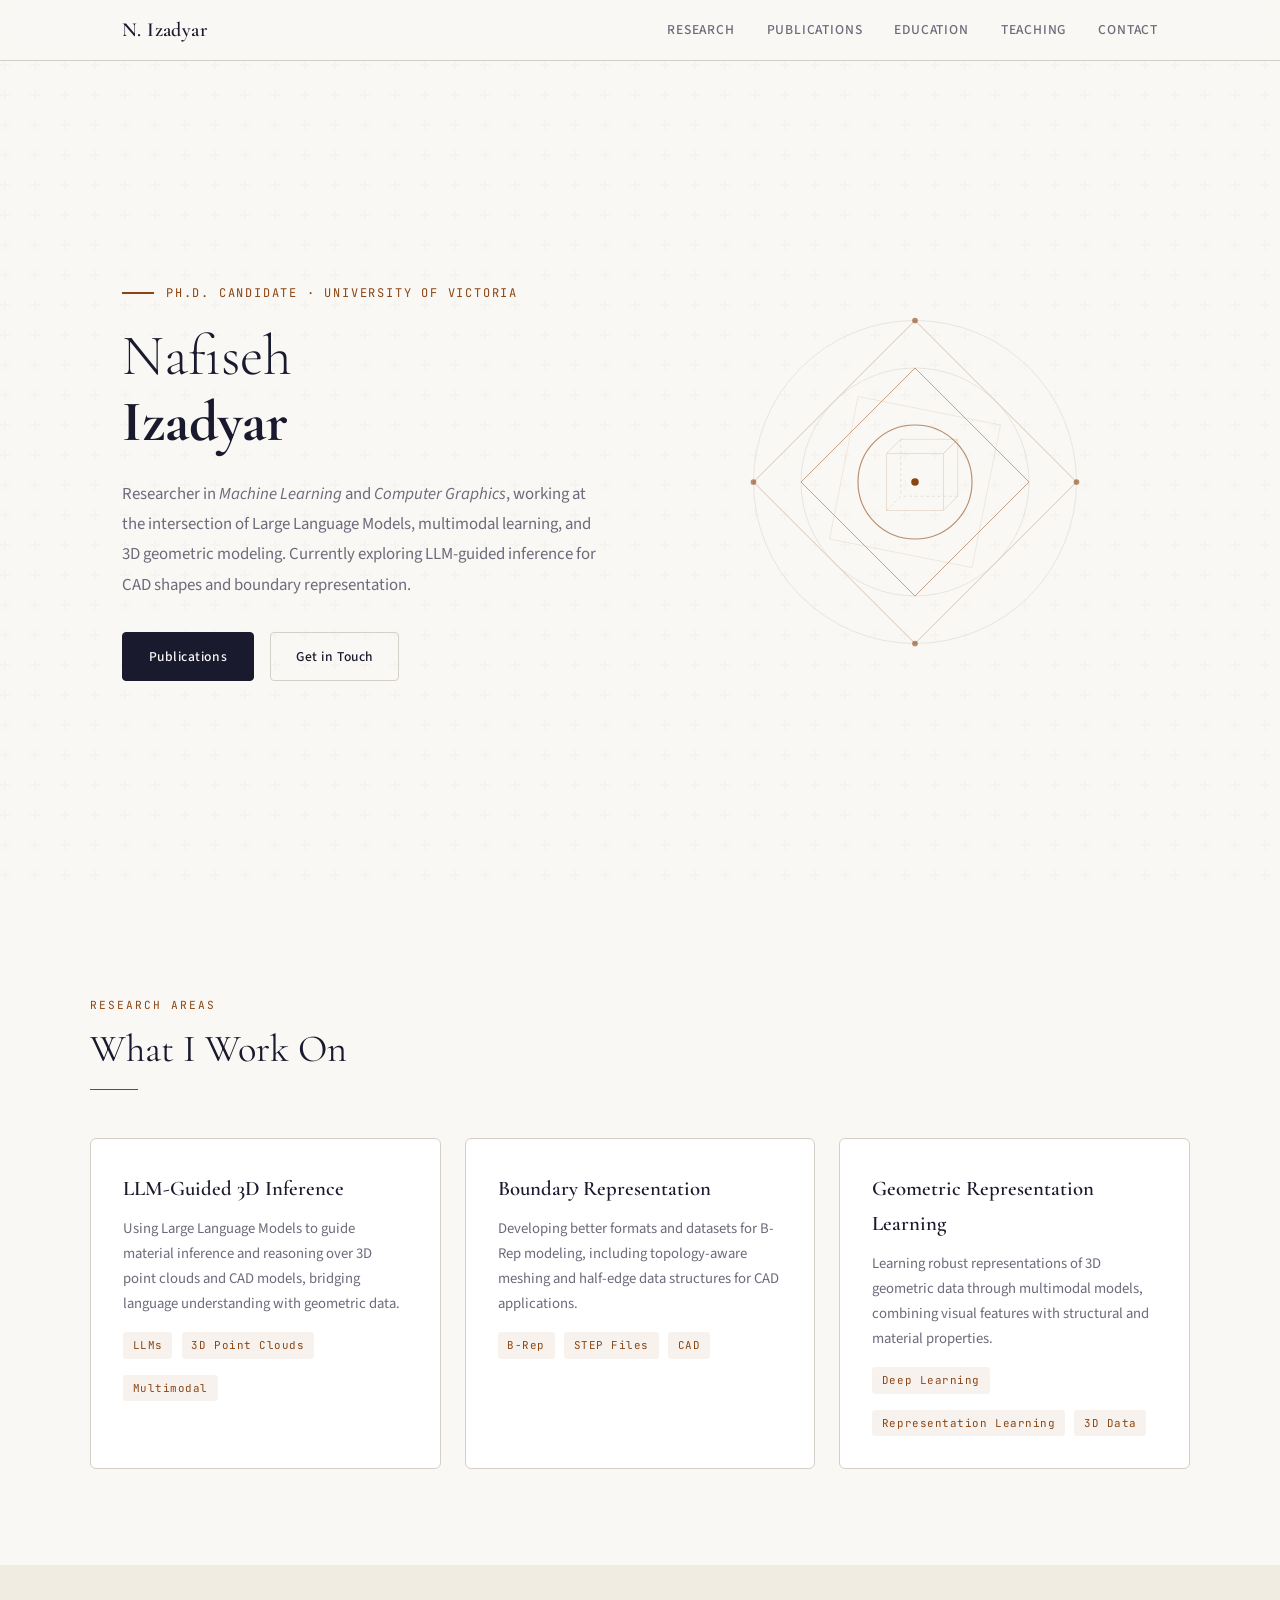
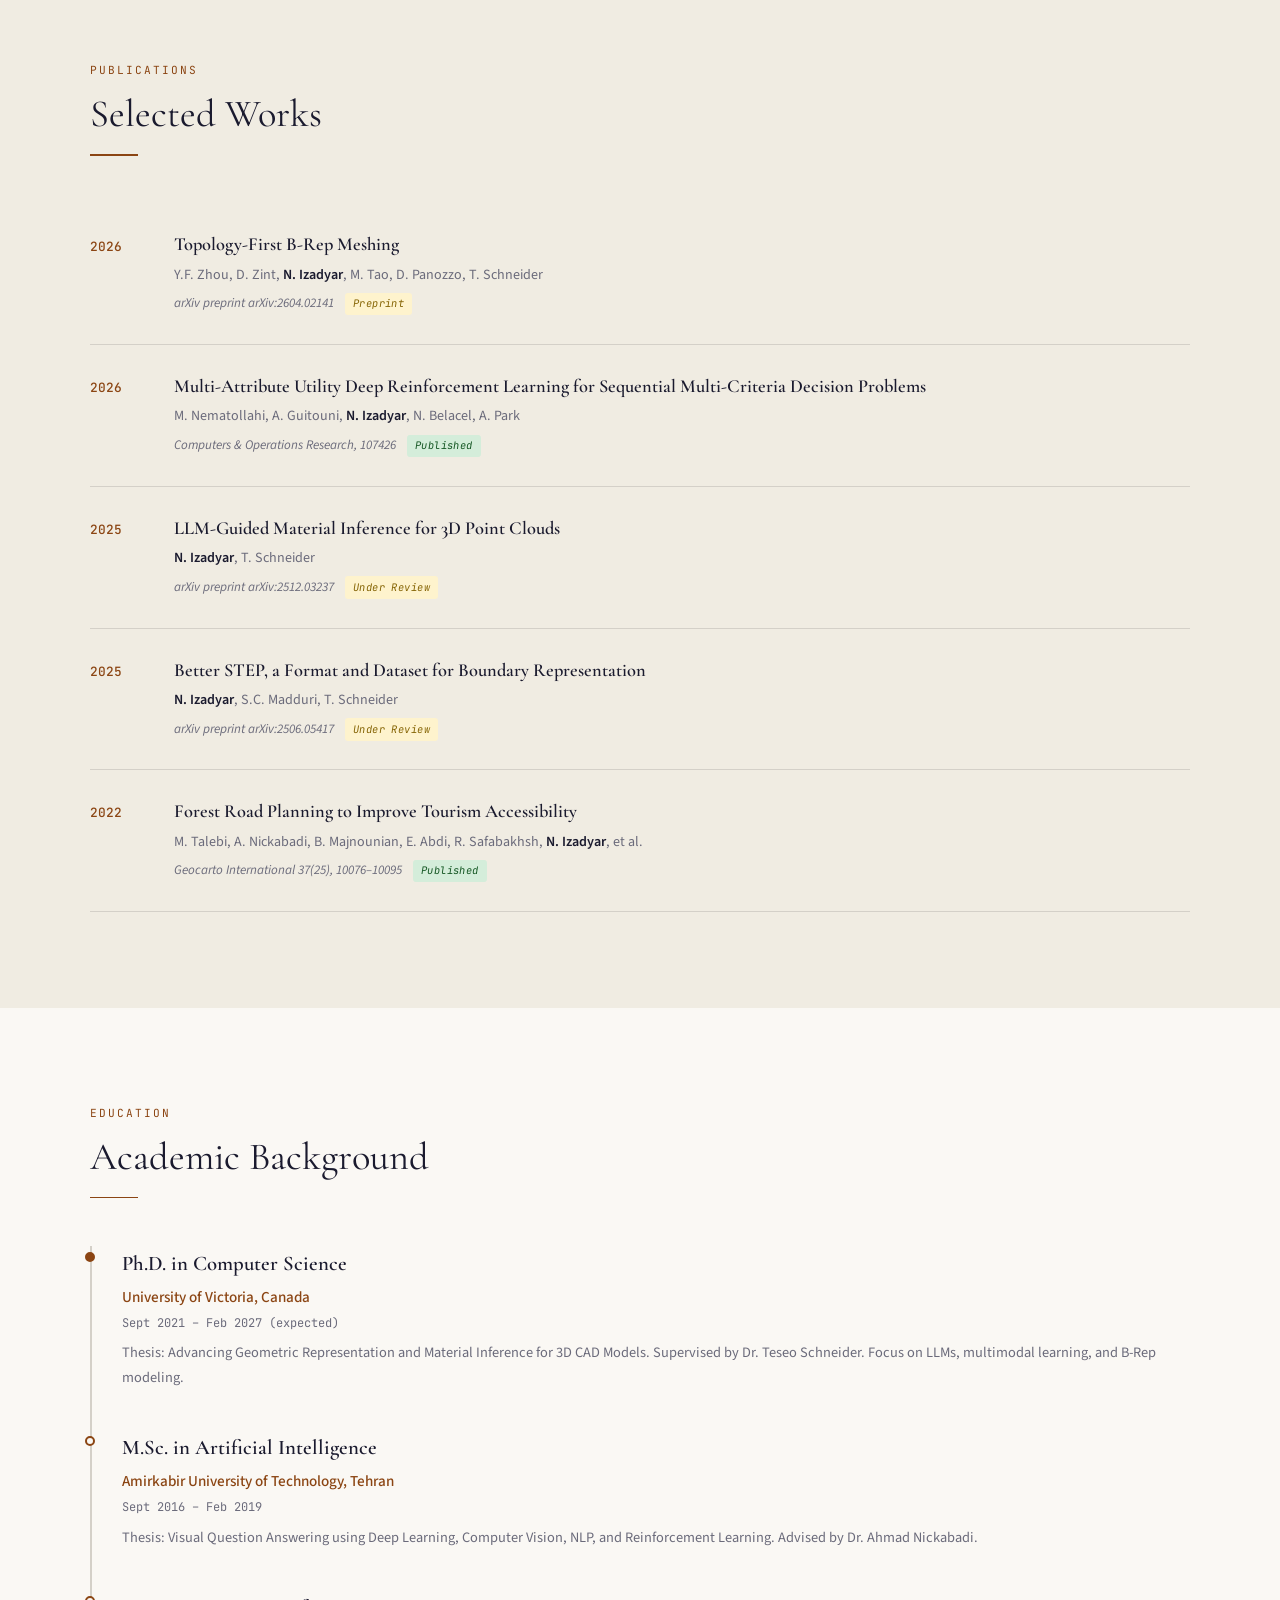
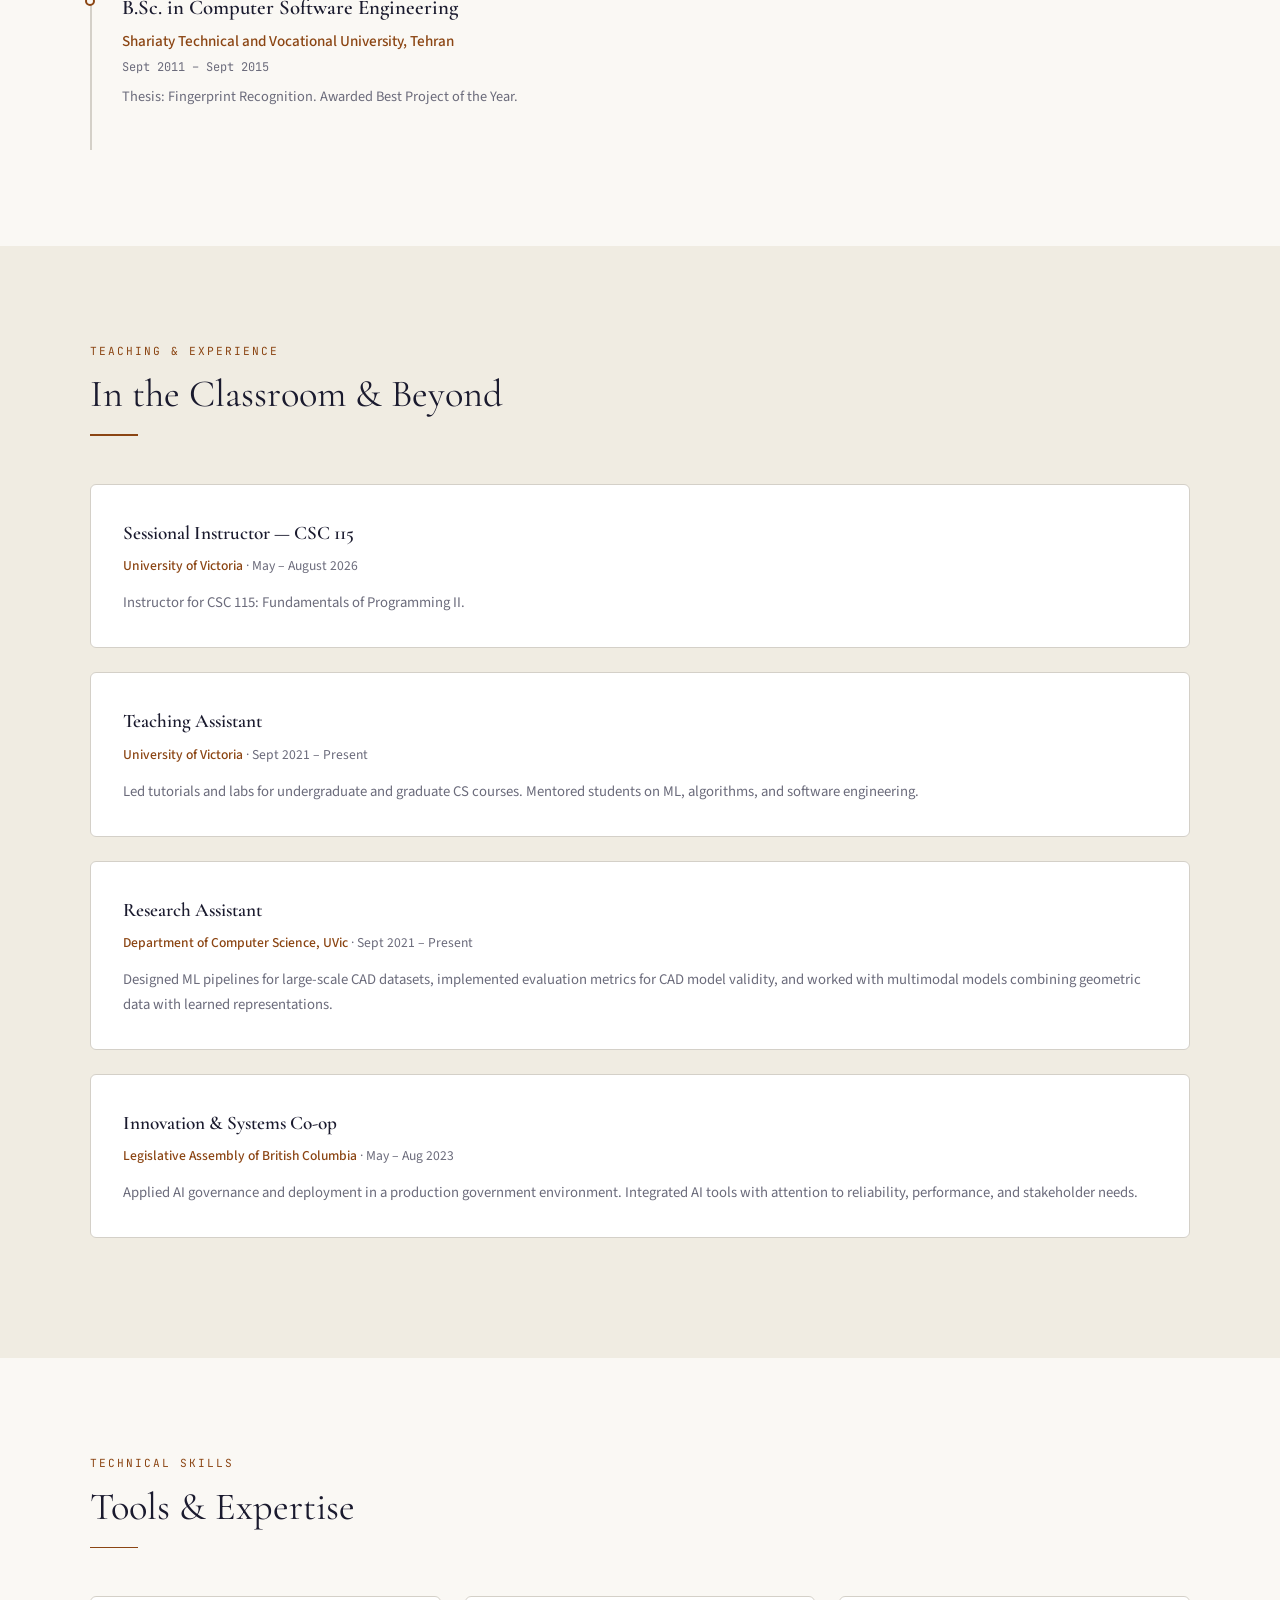
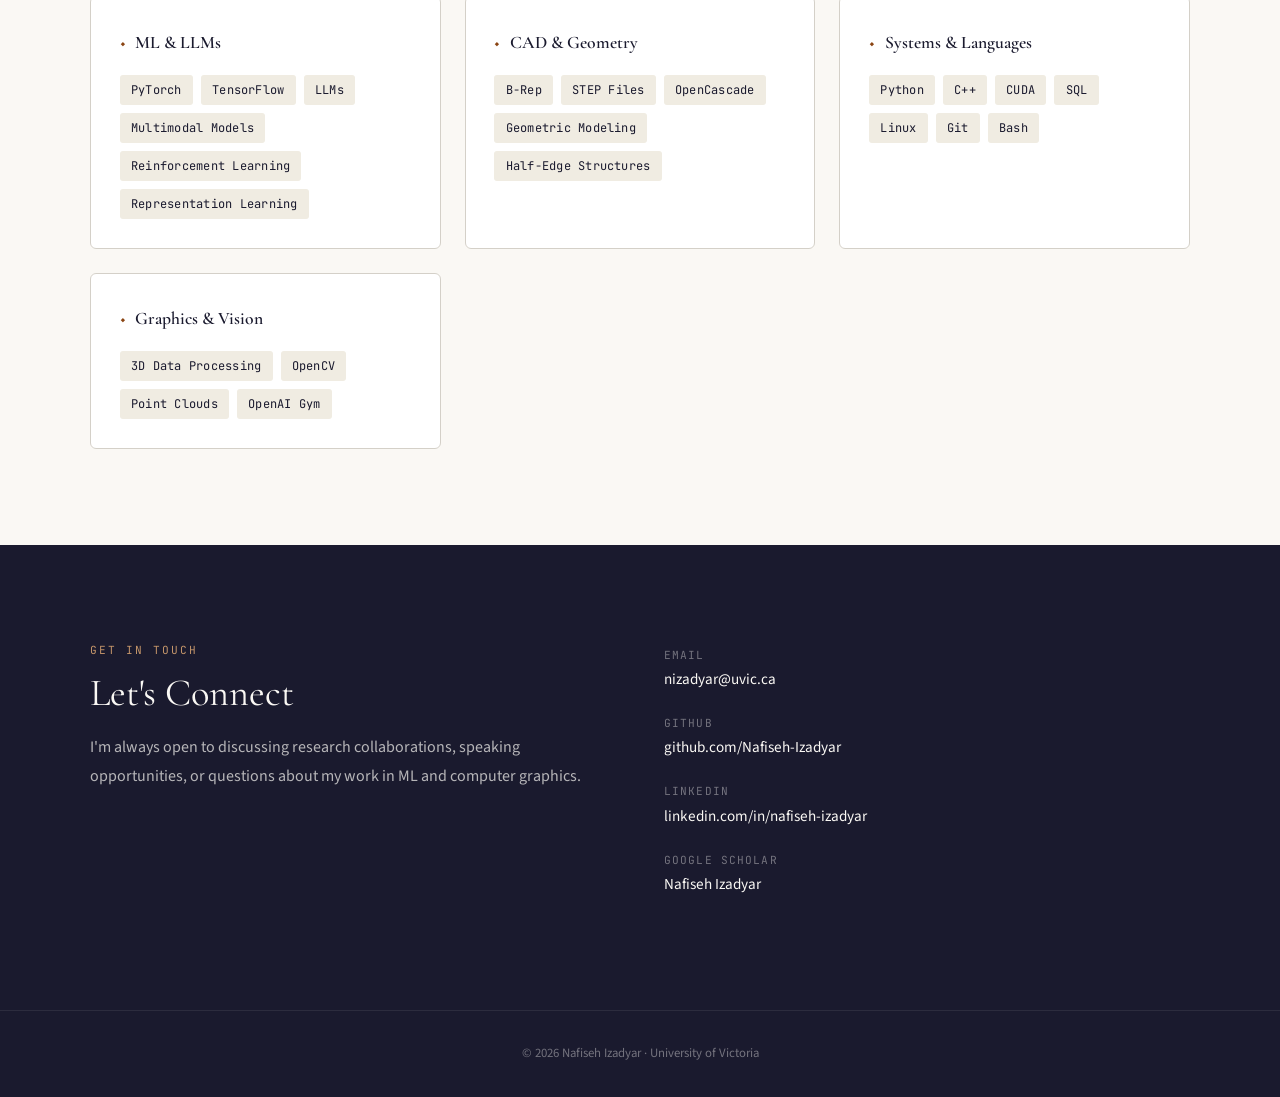
==== index.html @ 70ef5ea7 "updated" ====
<!DOCTYPE html>
<html lang="en">
<head>
<meta charset="UTF-8">
<meta name="viewport" content="width=device-width, initial-scale=1.0">
<title>Nafiseh Izadyar — Researcher in ML & Computer Graphics</title>
<meta name="description" content="Nafiseh Izadyar — PhD researcher in Machine Learning and Computer Graphics at the University of Victoria. Research in LLMs, multimodal learning, and 3D CAD data.">
<meta name="keywords" content="Nafiseh Izadyar, machine learning, computer graphics, LLM, 3D CAD, B-Rep, University of Victoria, researcher">
<meta name="author" content="Nafiseh Izadyar">

<!-- Open Graph -->
<meta property="og:title" content="Nafiseh Izadyar — ML & Computer Graphics Researcher">
<meta property="og:description" content="PhD researcher at UVic working on LLMs, multimodal learning, and 3D geometric modeling.">
<meta property="og:type" content="website">

<link rel="preconnect" href="https://fonts.googleapis.com">
<link rel="preconnect" href="https://fonts.gstatic.com" crossorigin>
<link href="https://fonts.googleapis.com/css2?family=Cormorant+Garamond:ital,wght@0,300;0,400;0,500;0,600;0,700;1,400;1,500&family=Source+Sans+3:ital,wght@0,300;0,400;0,500;0,600;1,400&family=JetBrains+Mono:wght@400;500&display=swap" rel="stylesheet">

<style>
:root {
  --ink: #1a1a2e;
  --paper: #faf8f4;
  --cream: #f0ece2;
  --accent: #8b4513;
  --accent-light: #c4956a;
  --accent-faint: rgba(139, 69, 19, 0.07);
  --muted: #6b6b7b;
  --border: #d4d0c8;
  --serif: 'Cormorant Garamond', 'Georgia', serif;
  --sans: 'Source Sans 3', 'Helvetica Neue', sans-serif;
  --mono: 'JetBrains Mono', monospace;
}

*, *::before, *::after { margin: 0; padding: 0; box-sizing: border-box; }

html { scroll-behavior: smooth; font-size: 16px; }

body {
  font-family: var(--sans);
  background: var(--paper);
  color: var(--ink);
  line-height: 1.7;
  -webkit-font-smoothing: antialiased;
  overflow-x: hidden;
}

/* --- Texture overlay --- */
body::before {
  content: '';
  position: fixed;
  inset: 0;
  background-image: url("data:image/svg+xml,%3Csvg width='60' height='60' viewBox='0 0 60 60' xmlns='http://www.w3.org/2000/svg'%3E%3Cg fill='none' fill-rule='evenodd'%3E%3Cg fill='%23000000' fill-opacity='0.015'%3E%3Cpath d='M36 34v-4h-2v4h-4v2h4v4h2v-4h4v-2h-4zm0-30V0h-2v4h-4v2h4v4h2V6h4V4h-4zM6 34v-4H4v4H0v2h4v4h2v-4h4v-2H6zM6 4V0H4v4H0v2h4v4h2V6h4V4H6z'/%3E%3C/g%3E%3C/g%3E%3C/svg%3E");
  pointer-events: none;
  z-index: 0;
}

/* --- Navigation --- */
nav {
  position: fixed;
  top: 0;
  width: 100%;
  z-index: 100;
  background: rgba(250, 248, 244, 0.92);
  backdrop-filter: blur(12px);
  border-bottom: 1px solid var(--border);
  transition: box-shadow 0.3s;
}

nav.scrolled { box-shadow: 0 2px 20px rgba(0,0,0,0.06); }

.nav-inner {
  max-width: 1100px;
  margin: 0 auto;
  padding: 0.8rem 2rem;
  display: flex;
  justify-content: space-between;
  align-items: center;
}

.nav-name {
  font-family: var(--serif);
  font-size: 1.25rem;
  font-weight: 600;
  color: var(--ink);
  text-decoration: none;
  letter-spacing: 0.02em;
}

.nav-links { display: flex; gap: 2rem; list-style: none; }

.nav-links a {
  font-family: var(--sans);
  font-size: 0.85rem;
  font-weight: 500;
  color: var(--muted);
  text-decoration: none;
  letter-spacing: 0.06em;
  text-transform: uppercase;
  transition: color 0.25s;
  position: relative;
}

.nav-links a::after {
  content: '';
  position: absolute;
  bottom: -4px;
  left: 0;
  width: 0;
  height: 1.5px;
  background: var(--accent);
  transition: width 0.3s ease;
}

.nav-links a:hover { color: var(--accent); }
.nav-links a:hover::after { width: 100%; }

.menu-toggle { display: none; background: none; border: none; cursor: pointer; padding: 4px; }
.menu-toggle span { display: block; width: 22px; height: 2px; background: var(--ink); margin: 5px 0; transition: 0.3s; }

/* --- Hero --- */
.hero {
  position: relative;
  min-height: 100vh;
  display: flex;
  align-items: center;
  z-index: 1;
}

.hero-inner {
  max-width: 1100px;
  margin: 0 auto;
  padding: 8rem 2rem 4rem;
  display: grid;
  grid-template-columns: 1fr 1fr;
  gap: 4rem;
  align-items: center;
}

.hero-text { animation: fadeUp 0.8s ease-out both; }

.hero-label {
  font-family: var(--mono);
  font-size: 0.75rem;
  color: var(--accent);
  letter-spacing: 0.15em;
  text-transform: uppercase;
  margin-bottom: 1.2rem;
  display: flex;
  align-items: center;
  gap: 0.75rem;
}

.hero-label::before {
  content: '';
  width: 32px;
  height: 1.5px;
  background: var(--accent);
}

h1 {
  font-family: var(--serif);
  font-size: 3.6rem;
  font-weight: 300;
  line-height: 1.15;
  margin-bottom: 1.5rem;
  color: var(--ink);
}

h1 strong {
  font-weight: 700;
  display: block;
}

.hero-bio {
  font-size: 1.05rem;
  color: var(--muted);
  line-height: 1.8;
  margin-bottom: 2rem;
  max-width: 520px;
}

.hero-links {
  display: flex;
  gap: 1rem;
  flex-wrap: wrap;
}

.btn {
  display: inline-flex;
  align-items: center;
  gap: 0.5rem;
  font-family: var(--sans);
  font-size: 0.85rem;
  font-weight: 500;
  letter-spacing: 0.04em;
  padding: 0.75rem 1.6rem;
  border-radius: 4px;
  text-decoration: none;
  transition: all 0.3s;
}

.btn-primary {
  background: var(--ink);
  color: var(--paper);
  border: 1.5px solid var(--ink);
}

.btn-primary:hover { background: var(--accent); border-color: var(--accent); }

.btn-outline {
  background: transparent;
  color: var(--ink);
  border: 1.5px solid var(--border);
}

.btn-outline:hover { border-color: var(--accent); color: var(--accent); }

/* Hero graphic */
.hero-graphic {
  display: flex;
  justify-content: center;
  align-items: center;
  animation: fadeUp 0.8s ease-out 0.2s both;
}

.geo-container {
  width: 380px;
  height: 380px;
  position: relative;
}

.geo-container svg {
  width: 100%;
  height: 100%;
}

/* --- Sections --- */
section {
  position: relative;
  z-index: 1;
  padding: 6rem 2rem;
}

.section-inner {
  max-width: 1100px;
  margin: 0 auto;
}

.section-label {
  font-family: var(--mono);
  font-size: 0.7rem;
  letter-spacing: 0.18em;
  text-transform: uppercase;
  color: var(--accent);
  margin-bottom: 0.6rem;
}

.section-title {
  font-family: var(--serif);
  font-size: 2.4rem;
  font-weight: 400;
  margin-bottom: 1rem;
  line-height: 1.25;
}

.section-subtitle {
  font-size: 1rem;
  color: var(--muted);
  max-width: 600px;
  margin-bottom: 3rem;
}

.divider {
  width: 48px;
  height: 1.5px;
  background: var(--accent);
  margin-bottom: 3rem;
}

/* --- Research --- */
.research-grid {
  display: grid;
  grid-template-columns: repeat(auto-fit, minmax(300px, 1fr));
  gap: 1.5rem;
}

.research-card {
  background: white;
  border: 1px solid var(--border);
  border-radius: 6px;
  padding: 2rem;
  transition: all 0.3s;
  position: relative;
  overflow: hidden;
}

.research-card::before {
  content: '';
  position: absolute;
  top: 0;
  left: 0;
  width: 3px;
  height: 0;
  background: var(--accent);
  transition: height 0.4s ease;
}

.research-card:hover { transform: translateY(-3px); box-shadow: 0 8px 30px rgba(0,0,0,0.06); }
.research-card:hover::before { height: 100%; }

.research-card h3 {
  font-family: var(--serif);
  font-size: 1.3rem;
  font-weight: 600;
  margin-bottom: 0.6rem;
}

.research-card p { font-size: 0.92rem; color: var(--muted); line-height: 1.7; }

.research-tag {
  display: inline-block;
  font-family: var(--mono);
  font-size: 0.68rem;
  letter-spacing: 0.05em;
  color: var(--accent);
  background: var(--accent-faint);
  padding: 0.25rem 0.6rem;
  border-radius: 3px;
  margin-top: 1rem;
  margin-right: 0.4rem;
}

/* --- Publications --- */
.pub-list { list-style: none; }

.pub-item {
  padding: 1.8rem 0;
  border-bottom: 1px solid var(--border);
  display: grid;
  grid-template-columns: 60px 1fr;
  gap: 1.5rem;
  align-items: start;
  transition: background 0.2s;
}

.pub-item:hover { background: var(--accent-faint); margin: 0 -1rem; padding-left: 1rem; padding-right: 1rem; border-radius: 4px; }

.pub-year {
  font-family: var(--mono);
  font-size: 0.8rem;
  color: var(--accent);
  padding-top: 0.2rem;
  font-weight: 500;
}

.pub-title {
  font-family: var(--serif);
  font-size: 1.15rem;
  font-weight: 600;
  margin-bottom: 0.35rem;
  line-height: 1.4;
}

.pub-title a {
  color: var(--ink);
  text-decoration: none;
  transition: color 0.2s;
}

.pub-title a:hover { color: var(--accent); }

.pub-authors { font-size: 0.88rem; color: var(--muted); margin-bottom: 0.3rem; }
.pub-authors strong { color: var(--ink); font-weight: 600; }

.pub-venue {
  font-size: 0.82rem;
  font-style: italic;
  color: var(--muted);
}

.pub-badge {
  display: inline-block;
  font-family: var(--mono);
  font-size: 0.65rem;
  letter-spacing: 0.04em;
  padding: 0.15rem 0.5rem;
  border-radius: 3px;
  margin-left: 0.5rem;
  vertical-align: middle;
}

.badge-preprint { background: #fef3cd; color: #856404; }
.badge-published { background: #d4edda; color: #155724; }

/* --- Education --- */
.edu-timeline { position: relative; padding-left: 2rem; }

.edu-timeline::before {
  content: '';
  position: absolute;
  left: 0;
  top: 0;
  bottom: 0;
  width: 1.5px;
  background: var(--border);
}

.edu-item {
  position: relative;
  padding-bottom: 2.5rem;
}

.edu-item::before {
  content: '';
  position: absolute;
  left: -2rem;
  top: 0.35rem;
  width: 10px;
  height: 10px;
  border-radius: 50%;
  background: var(--paper);
  border: 2px solid var(--accent);
  transform: translateX(-50%);
  z-index: 2;
}

.edu-item:first-child::before {
  background: var(--accent);
}

.edu-degree {
  font-family: var(--serif);
  font-size: 1.3rem;
  font-weight: 600;
  margin-bottom: 0.2rem;
}

.edu-school {
  font-size: 0.95rem;
  color: var(--accent);
  font-weight: 500;
  margin-bottom: 0.15rem;
}

.edu-date {
  font-family: var(--mono);
  font-size: 0.75rem;
  color: var(--muted);
  margin-bottom: 0.5rem;
}

.edu-details {
  font-size: 0.9rem;
  color: var(--muted);
  line-height: 1.7;
}

/* --- Teaching --- */
.teaching-card {
  background: white;
  border: 1px solid var(--border);
  border-radius: 6px;
  padding: 2rem;
  margin-bottom: 1.5rem;
}

.teaching-card h3 {
  font-family: var(--serif);
  font-size: 1.2rem;
  font-weight: 600;
  margin-bottom: 0.3rem;
}

.teaching-meta {
  font-size: 0.85rem;
  color: var(--muted);
  margin-bottom: 0.8rem;
}

.teaching-meta span {
  color: var(--accent);
  font-weight: 500;
}

/* --- Skills --- */
.skills-grid {
  display: grid;
  grid-template-columns: repeat(auto-fit, minmax(280px, 1fr));
  gap: 1.5rem;
}

.skill-group {
  background: white;
  border: 1px solid var(--border);
  border-radius: 6px;
  padding: 1.8rem;
}

.skill-group h3 {
  font-family: var(--serif);
  font-size: 1.1rem;
  font-weight: 600;
  margin-bottom: 1rem;
  display: flex;
  align-items: center;
  gap: 0.6rem;
}

.skill-group h3 .icon { color: var(--accent); font-size: 1.2rem; }

.skill-tags { display: flex; flex-wrap: wrap; gap: 0.5rem; }

.skill-tag {
  font-family: var(--mono);
  font-size: 0.75rem;
  color: var(--ink);
  background: var(--cream);
  padding: 0.3rem 0.7rem;
  border-radius: 3px;
  letter-spacing: 0.02em;
}

/* --- Contact --- */
#contact { background: var(--ink); color: var(--paper); }
#contact .section-label { color: var(--accent-light); }
#contact .section-title { color: var(--paper); }

.contact-grid {
  display: grid;
  grid-template-columns: 1fr 1fr;
  gap: 3rem;
}

.contact-text {
  font-size: 1rem;
  color: rgba(250, 248, 244, 0.7);
  line-height: 1.8;
  margin-bottom: 2rem;
}

.contact-links { list-style: none; }

.contact-links li {
  margin-bottom: 1rem;
}

.contact-links a {
  color: var(--paper);
  text-decoration: none;
  font-size: 0.95rem;
  display: inline-flex;
  align-items: center;
  gap: 0.75rem;
  transition: color 0.25s;
}

.contact-links a:hover { color: var(--accent-light); }

.contact-links .link-label {
  font-family: var(--mono);
  font-size: 0.7rem;
  letter-spacing: 0.1em;
  text-transform: uppercase;
  color: rgba(250, 248, 244, 0.4);
  display: block;
  margin-bottom: 0.15rem;
}

/* --- Footer --- */
footer {
  background: var(--ink);
  color: rgba(250, 248, 244, 0.4);
  text-align: center;
  padding: 2rem;
  font-size: 0.8rem;
  border-top: 1px solid rgba(250, 248, 244, 0.08);
  position: relative;
  z-index: 1;
}

/* --- Animations --- */
@keyframes fadeUp {
  from { opacity: 0; transform: translateY(24px); }
  to { opacity: 1; transform: translateY(0); }
}

.reveal {
  opacity: 0;
  transform: translateY(20px);
  transition: opacity 0.6s ease, transform 0.6s ease;
}

.reveal.visible {
  opacity: 1;
  transform: translateY(0);
}

/* --- Geometric animation --- */
@keyframes rotateGeo { from { transform: rotate(0deg); } to { transform: rotate(360deg); } }
@keyframes pulse { 0%, 100% { opacity: 0.3; } 50% { opacity: 0.7; } }
.geo-ring { animation: rotateGeo 30s linear infinite; transform-origin: center; }
.geo-ring-reverse { animation: rotateGeo 45s linear infinite reverse; transform-origin: center; }
.geo-pulse { animation: pulse 4s ease-in-out infinite; }

/* --- Responsive --- */
@media (max-width: 900px) {
  .hero-inner { grid-template-columns: 1fr; gap: 2rem; text-align: left; }
  h1 { font-size: 2.6rem; }
  .hero-graphic { display: none; }
  .contact-grid { grid-template-columns: 1fr; }
  .pub-item { grid-template-columns: 1fr; gap: 0.3rem; }
  .pub-year { padding-top: 0; }
}

@media (max-width: 640px) {
  h1 { font-size: 2.1rem; }
  section { padding: 4rem 1.2rem; }
  .nav-links { 
    display: none;
    position: absolute;
    top: 100%;
    left: 0;
    right: 0;
    background: rgba(250, 248, 244, 0.97);
    flex-direction: column;
    padding: 1.5rem 2rem;
    gap: 1.2rem;
    border-bottom: 1px solid var(--border);
  }
  .nav-links.open { display: flex; }
  .menu-toggle { display: block; }
  .section-title { font-size: 1.8rem; }
}
</style>
</head>
<body>

<!-- Navigation -->
<nav id="navbar">
  <div class="nav-inner">
    <a href="#" class="nav-name">N. Izadyar</a>
    <button class="menu-toggle" aria-label="Menu" onclick="document.querySelector('.nav-links').classList.toggle('open')">
      <span></span><span></span><span></span>
    </button>
    <ul class="nav-links">
      <li><a href="#research">Research</a></li>
      <li><a href="#publications">Publications</a></li>
      <li><a href="#education">Education</a></li>
      <li><a href="#teaching">Teaching</a></li>
      <li><a href="#contact">Contact</a></li>
    </ul>
  </div>
</nav>

<!-- Hero -->
<section class="hero">
  <div class="hero-inner">
    <div class="hero-text">
      <div class="hero-label">Ph.D. Candidate · University of Victoria</div>
      <h1>Nafiseh <strong>Izadyar</strong></h1>
      <p class="hero-bio">
        Researcher in <em>Machine Learning</em> and <em>Computer Graphics</em>, working at the intersection of Large Language Models, multimodal learning, and 3D geometric modeling. Currently exploring LLM-guided inference for CAD shapes and boundary representation.
      </p>
      <div class="hero-links">
        <a href="#publications" class="btn btn-primary">Publications</a>
        <a href="mailto:nizadyar@uvic.ca" class="btn btn-outline">Get in Touch</a>
      </div>
    </div>
    <div class="hero-graphic">
      <div class="geo-container">
        <svg viewBox="0 0 400 400" xmlns="http://www.w3.org/2000/svg">
          <!-- Outer ring -->
          <g class="geo-ring">
            <circle cx="200" cy="200" r="170" fill="none" stroke="#d4d0c8" stroke-width="0.5"/>
            <polygon points="200,30 370,200 200,370 30,200" fill="none" stroke="#8b4513" stroke-width="0.8" opacity="0.4"/>
          </g>
          <!-- Middle ring -->
          <g class="geo-ring-reverse">
            <circle cx="200" cy="200" r="120" fill="none" stroke="#d4d0c8" stroke-width="0.5"/>
            <polygon points="200,80 320,200 200,320 80,200" fill="none" stroke="#8b4513" stroke-width="1" opacity="0.5"/>
            <polygon points="140,110 290,140 260,290 110,260" fill="none" stroke="#c4956a" stroke-width="0.6" opacity="0.3"/>
          </g>
          <!-- Inner elements -->
          <g class="geo-pulse">
            <circle cx="200" cy="200" r="60" fill="none" stroke="#8b4513" stroke-width="1.2" opacity="0.6"/>
          </g>
          <!-- Vertices -->
          <circle cx="200" cy="30" r="3" fill="#8b4513" opacity="0.6" class="geo-ring"/>
          <circle cx="370" cy="200" r="3" fill="#8b4513" opacity="0.6" class="geo-ring"/>
          <circle cx="200" cy="370" r="3" fill="#8b4513" opacity="0.6" class="geo-ring"/>
          <circle cx="30" cy="200" r="3" fill="#8b4513" opacity="0.6" class="geo-ring"/>
          <!-- Center dot -->
          <circle cx="200" cy="200" r="4" fill="#8b4513"/>
          <!-- Wireframe cube hint -->
          <g opacity="0.25" stroke="#8b4513" stroke-width="0.6" fill="none">
            <path d="M170,170 L230,170 L245,155 L185,155 Z"/>
            <path d="M170,170 L170,230 L230,230 L230,170"/>
            <path d="M230,170 L245,155 L245,215 L230,230"/>
            <path d="M170,230 L185,215 L245,215" stroke-dasharray="3,3"/>
            <path d="M185,155 L185,215" stroke-dasharray="3,3"/>
          </g>
        </svg>
      </div>
    </div>
  </div>
</section>

<!-- Research -->
<section id="research">
  <div class="section-inner reveal">
    <div class="section-label">Research Areas</div>
    <h2 class="section-title">What I Work On</h2>
    <div class="divider"></div>
    <div class="research-grid">
      <div class="research-card">
        <h3>LLM-Guided 3D Inference</h3>
        <p>Using Large Language Models to guide material inference and reasoning over 3D point clouds and CAD models, bridging language understanding with geometric data.</p>
        <span class="research-tag">LLMs</span>
        <span class="research-tag">3D Point Clouds</span>
        <span class="research-tag">Multimodal</span>
      </div>
      <div class="research-card">
        <h3>Boundary Representation</h3>
        <p>Developing better formats and datasets for B-Rep modeling, including topology-aware meshing and half-edge data structures for CAD applications.</p>
        <span class="research-tag">B-Rep</span>
        <span class="research-tag">STEP Files</span>
        <span class="research-tag">CAD</span>
      </div>
      <div class="research-card">
        <h3>Geometric Representation Learning</h3>
        <p>Learning robust representations of 3D geometric data through multimodal models, combining visual features with structural and material properties.</p>
        <span class="research-tag">Deep Learning</span>
        <span class="research-tag">Representation Learning</span>
        <span class="research-tag">3D Data</span>
      </div>
    </div>
  </div>
</section>

<!-- Publications -->
<section id="publications" style="background: var(--cream);">
  <div class="section-inner reveal">
    <div class="section-label">Publications</div>
    <h2 class="section-title">Selected Works</h2>
    <div class="divider"></div>
    <ul class="pub-list">

      <li class="pub-item">
        <div class="pub-year">2026</div>
        <div>
          <div class="pub-title"><a href="https://arxiv.org/abs/2604.02141">Topology-First B-Rep Meshing</a></div>
          <div class="pub-authors">Y.F. Zhou, D. Zint, <strong>N. Izadyar</strong>, M. Tao, D. Panozzo, T. Schneider</div>
          <div class="pub-venue">arXiv preprint arXiv:2604.02141 <span class="pub-badge badge-preprint">Preprint</span></div>
        </div>
      </li>

      <li class="pub-item">
        <div class="pub-year">2026</div>
        <div>
          <div class="pub-title">Multi-Attribute Utility Deep Reinforcement Learning for Sequential Multi-Criteria Decision Problems</div>
          <div class="pub-authors">M. Nematollahi, A. Guitouni, <strong>N. Izadyar</strong>, N. Belacel, A. Park</div>
          <div class="pub-venue">Computers &amp; Operations Research, 107426 <span class="pub-badge badge-published">Published</span></div>
        </div>
      </li>

      <li class="pub-item">
        <div class="pub-year">2025</div>
        <div>
          <div class="pub-title"><a href="https://arxiv.org/abs/2512.03237">LLM-Guided Material Inference for 3D Point Clouds</a></div>
          <div class="pub-authors"><strong>N. Izadyar</strong>, T. Schneider</div>
          <div class="pub-venue">arXiv preprint arXiv:2512.03237 <span class="pub-badge badge-preprint">Under Review</span></div>
        </div>
      </li>

      <li class="pub-item">
        <div class="pub-year">2025</div>
        <div>
          <div class="pub-title"><a href="https://arxiv.org/abs/2506.05417">Better STEP, a Format and Dataset for Boundary Representation</a></div>
          <div class="pub-authors"><strong>N. Izadyar</strong>, S.C. Madduri, T. Schneider</div>
          <div class="pub-venue">arXiv preprint arXiv:2506.05417 <span class="pub-badge badge-preprint">Under Review</span></div>
        </div>
      </li>

      <li class="pub-item">
        <div class="pub-year">2022</div>
        <div>
          <div class="pub-title">Forest Road Planning to Improve Tourism Accessibility</div>
          <div class="pub-authors">M. Talebi, A. Nickabadi, B. Majnounian, E. Abdi, R. Safabakhsh, <strong>N. Izadyar</strong>, et al.</div>
          <div class="pub-venue">Geocarto International 37(25), 10076–10095 <span class="pub-badge badge-published">Published</span></div>
        </div>
      </li>

    </ul>
  </div>
</section>

<!-- Education -->
<section id="education">
  <div class="section-inner reveal">
    <div class="section-label">Education</div>
    <h2 class="section-title">Academic Background</h2>
    <div class="divider"></div>
    <div class="edu-timeline">

      <div class="edu-item">
        <div class="edu-degree">Ph.D. in Computer Science</div>
        <div class="edu-school">University of Victoria, Canada</div>
        <div class="edu-date">Sept 2021 – Feb 2027 (expected)</div>
        <div class="edu-details">
          Thesis: Advancing Geometric Representation and Material Inference for 3D CAD Models. Supervised by Dr. Teseo Schneider. Focus on LLMs, multimodal learning, and B-Rep modeling.
        </div>
      </div>

      <div class="edu-item">
        <div class="edu-degree">M.Sc. in Artificial Intelligence</div>
        <div class="edu-school">Amirkabir University of Technology, Tehran</div>
        <div class="edu-date">Sept 2016 – Feb 2019</div>
        <div class="edu-details">
          Thesis: Visual Question Answering using Deep Learning, Computer Vision, NLP, and Reinforcement Learning. Advised by Dr. Ahmad Nickabadi.
        </div>
      </div>

      <div class="edu-item">
        <div class="edu-degree">B.Sc. in Computer Software Engineering</div>
        <div class="edu-school">Shariaty Technical and Vocational University, Tehran</div>
        <div class="edu-date">Sept 2011 – Sept 2015</div>
        <div class="edu-details">
          Thesis: Fingerprint Recognition. Awarded Best Project of the Year.
        </div>
      </div>

    </div>
  </div>
</section>

<!-- Teaching & Experience -->
<section id="teaching" style="background: var(--cream);">
  <div class="section-inner reveal">
    <div class="section-label">Teaching & Experience</div>
    <h2 class="section-title">In the Classroom & Beyond</h2>
    <div class="divider"></div>

    <div class="teaching-card">
      <h3>Sessional Instructor — CSC 115</h3>
      <div class="teaching-meta"><span>University of Victoria</span> · May – August 2026</div>
      <p style="font-size:0.92rem; color:var(--muted);">Instructor for CSC 115: Fundamentals of Programming II.</p>
    </div>

    <div class="teaching-card">
      <h3>Teaching Assistant</h3>
      <div class="teaching-meta"><span>University of Victoria</span> · Sept 2021 – Present</div>
      <p style="font-size:0.92rem; color:var(--muted);">Led tutorials and labs for undergraduate and graduate CS courses. Mentored students on ML, algorithms, and software engineering.</p>
    </div>

    <div class="teaching-card">
      <h3>Research Assistant</h3>
      <div class="teaching-meta"><span>Department of Computer Science, UVic</span> · Sept 2021 – Present</div>
      <p style="font-size:0.92rem; color:var(--muted);">Designed ML pipelines for large-scale CAD datasets, implemented evaluation metrics for CAD model validity, and worked with multimodal models combining geometric data with learned representations.</p>
    </div>

    <div class="teaching-card">
      <h3>Innovation & Systems Co-op</h3>
      <div class="teaching-meta"><span>Legislative Assembly of British Columbia</span> · May – Aug 2023</div>
      <p style="font-size:0.92rem; color:var(--muted);">Applied AI governance and deployment in a production government environment. Integrated AI tools with attention to reliability, performance, and stakeholder needs.</p>
    </div>
  </div>
</section>

<!-- Skills -->
<section id="skills">
  <div class="section-inner reveal">
    <div class="section-label">Technical Skills</div>
    <h2 class="section-title">Tools & Expertise</h2>
    <div class="divider"></div>
    <div class="skills-grid">
      <div class="skill-group">
        <h3><span class="icon">◆</span> ML & LLMs</h3>
        <div class="skill-tags">
          <span class="skill-tag">PyTorch</span>
          <span class="skill-tag">TensorFlow</span>
          <span class="skill-tag">LLMs</span>
          <span class="skill-tag">Multimodal Models</span>
          <span class="skill-tag">Reinforcement Learning</span>
          <span class="skill-tag">Representation Learning</span>
        </div>
      </div>
      <div class="skill-group">
        <h3><span class="icon">◆</span> CAD & Geometry</h3>
        <div class="skill-tags">
          <span class="skill-tag">B-Rep</span>
          <span class="skill-tag">STEP Files</span>
          <span class="skill-tag">OpenCascade</span>
          <span class="skill-tag">Geometric Modeling</span>
          <span class="skill-tag">Half-Edge Structures</span>
        </div>
      </div>
      <div class="skill-group">
        <h3><span class="icon">◆</span> Systems & Languages</h3>
        <div class="skill-tags">
          <span class="skill-tag">Python</span>
          <span class="skill-tag">C++</span>
          <span class="skill-tag">CUDA</span>
          <span class="skill-tag">SQL</span>
          <span class="skill-tag">Linux</span>
          <span class="skill-tag">Git</span>
          <span class="skill-tag">Bash</span>
        </div>
      </div>
      <div class="skill-group">
        <h3><span class="icon">◆</span> Graphics & Vision</h3>
        <div class="skill-tags">
          <span class="skill-tag">3D Data Processing</span>
          <span class="skill-tag">OpenCV</span>
          <span class="skill-tag">Point Clouds</span>
          <span class="skill-tag">OpenAI Gym</span>
        </div>
      </div>
    </div>
  </div>
</section>

<!-- Contact -->
<section id="contact">
  <div class="section-inner reveal">
    <div class="contact-grid">
      <div>
        <div class="section-label">Get in Touch</div>
        <h2 class="section-title">Let's Connect</h2>
        <p class="contact-text">
          I'm always open to discussing research collaborations, speaking opportunities, or questions about my work in ML and computer graphics.
        </p>
      </div>
      <div>
        <ul class="contact-links">
          <li>
            <a href="mailto:nizadyar@uvic.ca">
              <div>
                <span class="link-label">Email</span>
                nizadyar@uvic.ca
              </div>
            </a>
          </li>
          <li>
            <a href="https://github.com/Nafiseh-Izadyar" target="_blank" rel="noopener">
              <div>
                <span class="link-label">GitHub</span>
                github.com/Nafiseh-Izadyar
              </div>
            </a>
          </li>
          <li>
            <a href="https://linkedin.com/in/nafiseh-izadyar-53b391147" target="_blank" rel="noopener">
              <div>
                <span class="link-label">LinkedIn</span>
                linkedin.com/in/nafiseh-izadyar
              </div>
            </a>
          </li>
          <li>
            <a href="https://scholar.google.com/citations?user=YOUR_ID" target="_blank" rel="noopener">
              <div>
                <span class="link-label">Google Scholar</span>
                Nafiseh Izadyar
              </div>
            </a>
          </li>
        </ul>
      </div>
    </div>
  </div>
</section>

<footer>
  &copy; 2026 Nafiseh Izadyar · University of Victoria
</footer>

<script>
// Navbar scroll effect
const nav = document.getElementById('navbar');
window.addEventListener('scroll', () => {
  nav.classList.toggle('scrolled', window.scrollY > 50);
});

// Close mobile menu on link click
document.querySelectorAll('.nav-links a').forEach(link => {
  link.addEventListener('click', () => {
    document.querySelector('.nav-links').classList.remove('open');
  });
});

// Reveal on scroll
const reveals = document.querySelectorAll('.reveal');
const observer = new IntersectionObserver((entries) => {
  entries.forEach(entry => {
    if (entry.isIntersecting) {
      entry.target.classList.add('visible');
    }
  });
}, { threshold: 0.1 });

reveals.forEach(el => observer.observe(el));
</script>

</body>
</html>
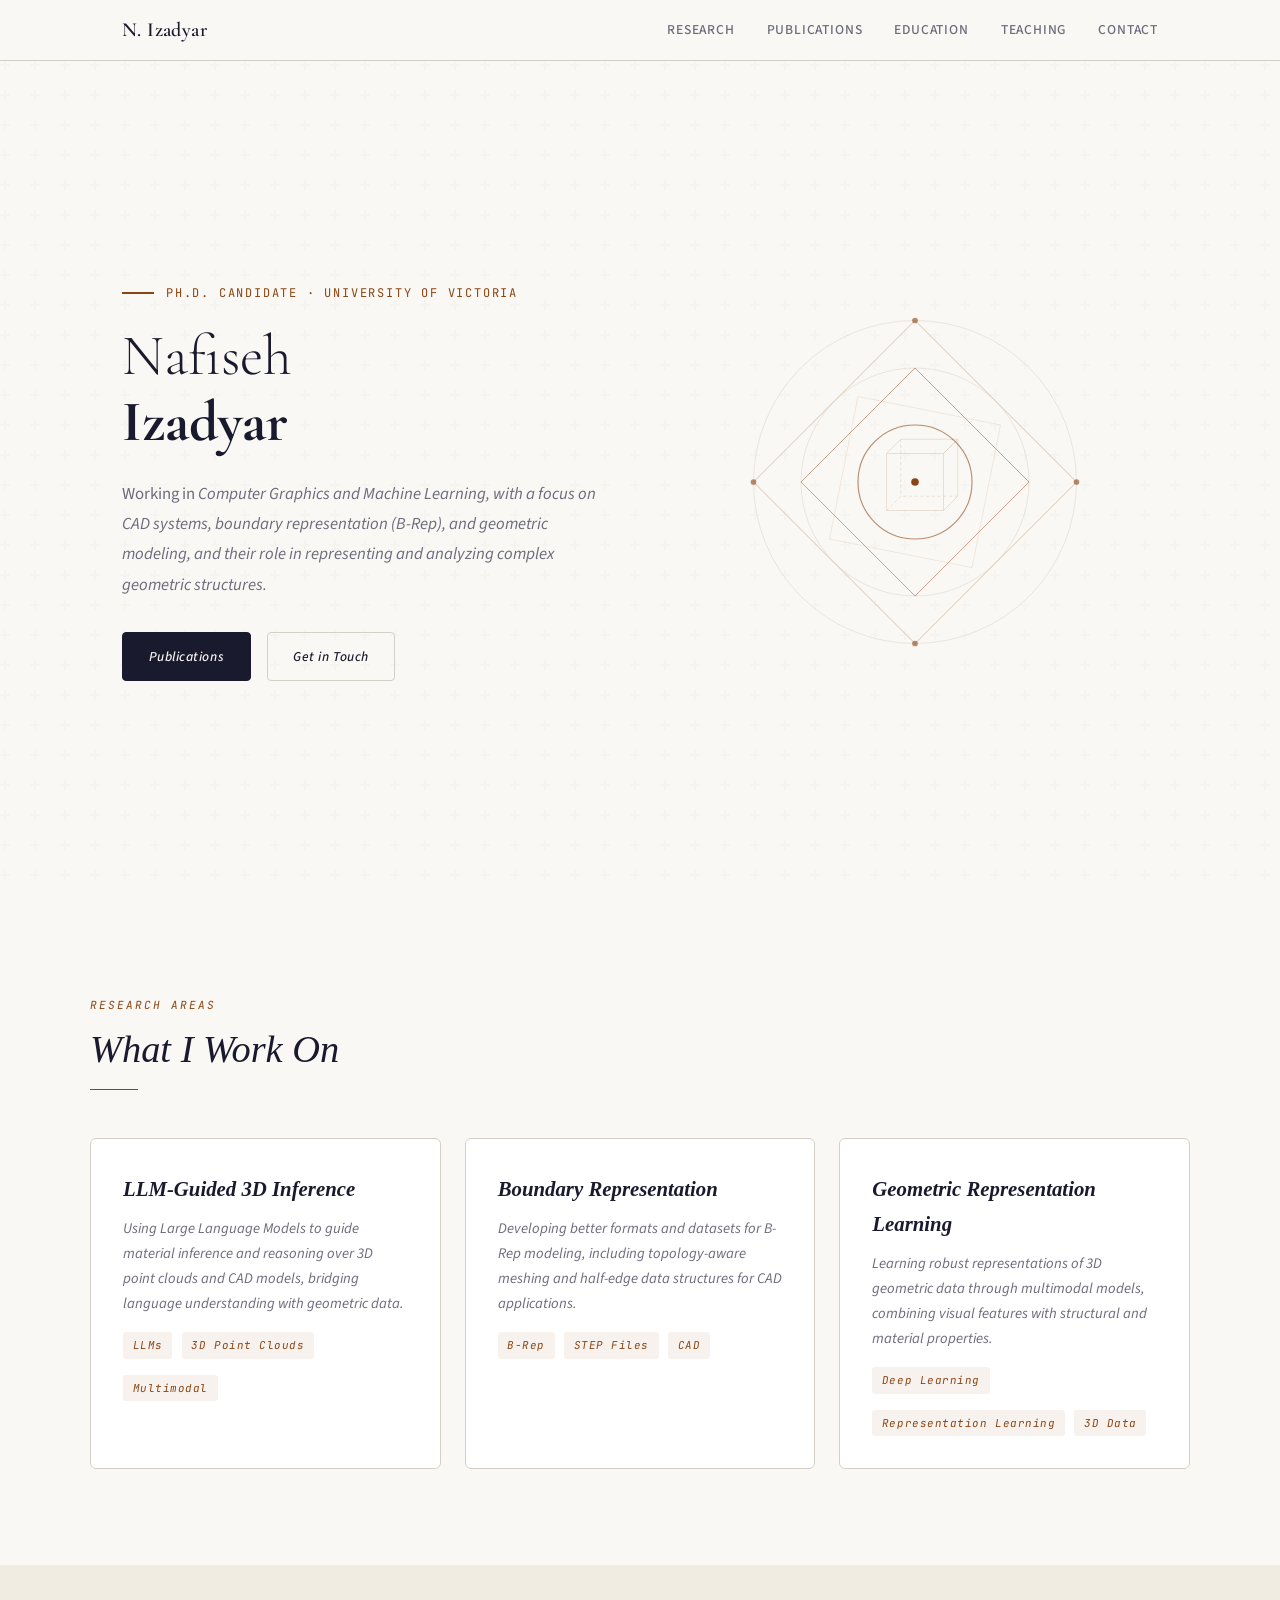
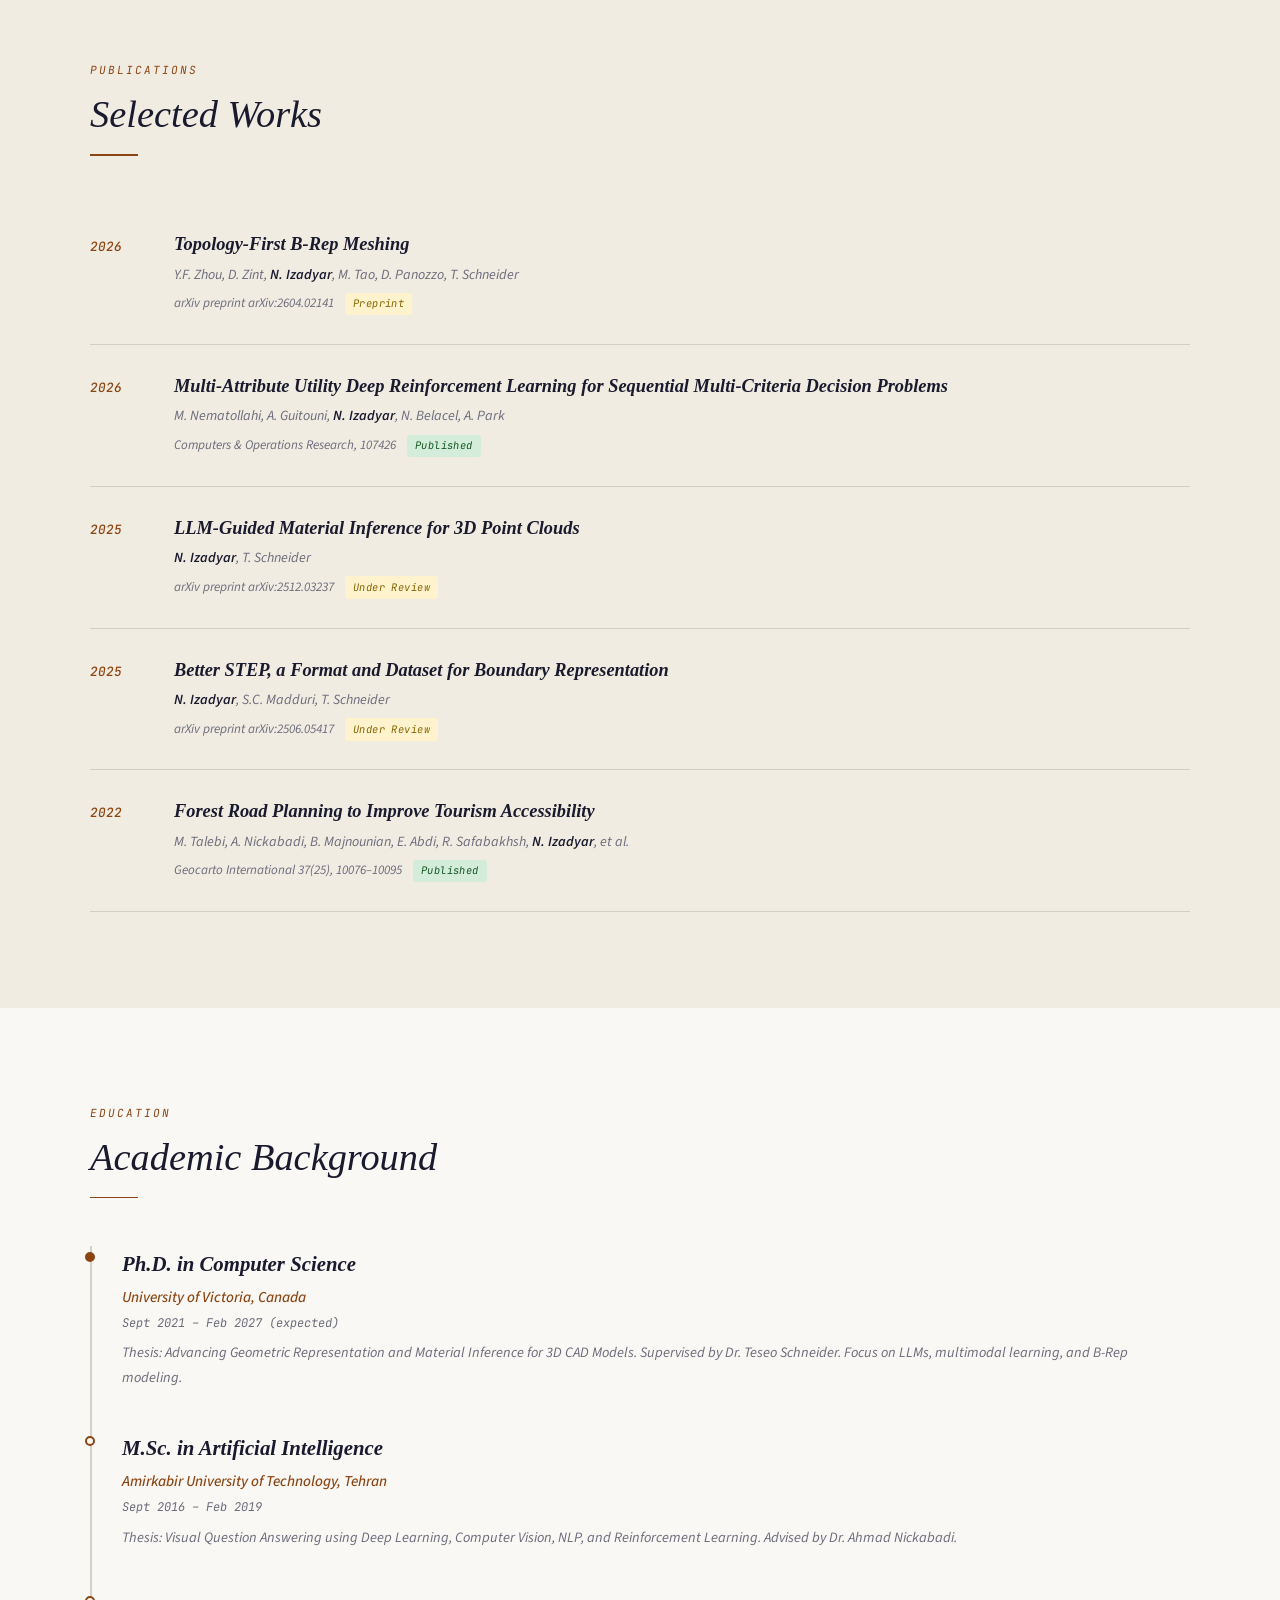
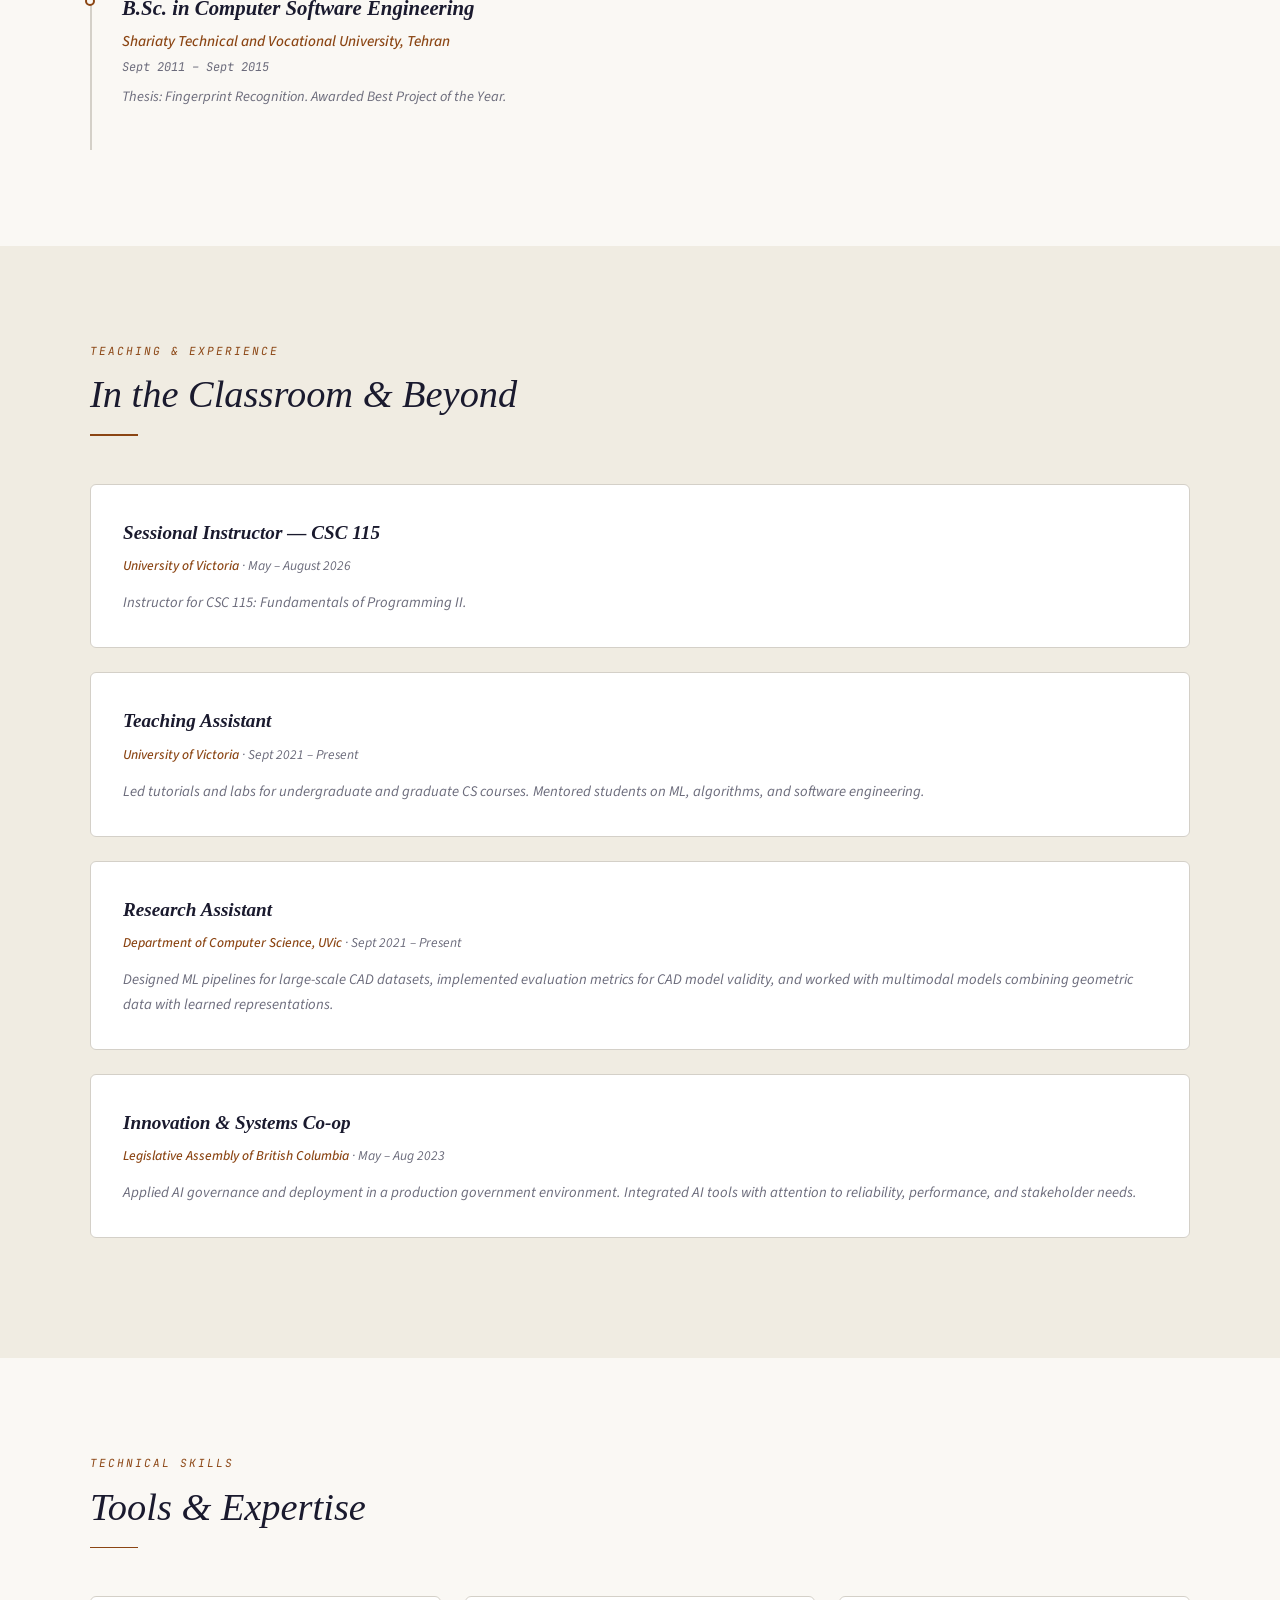
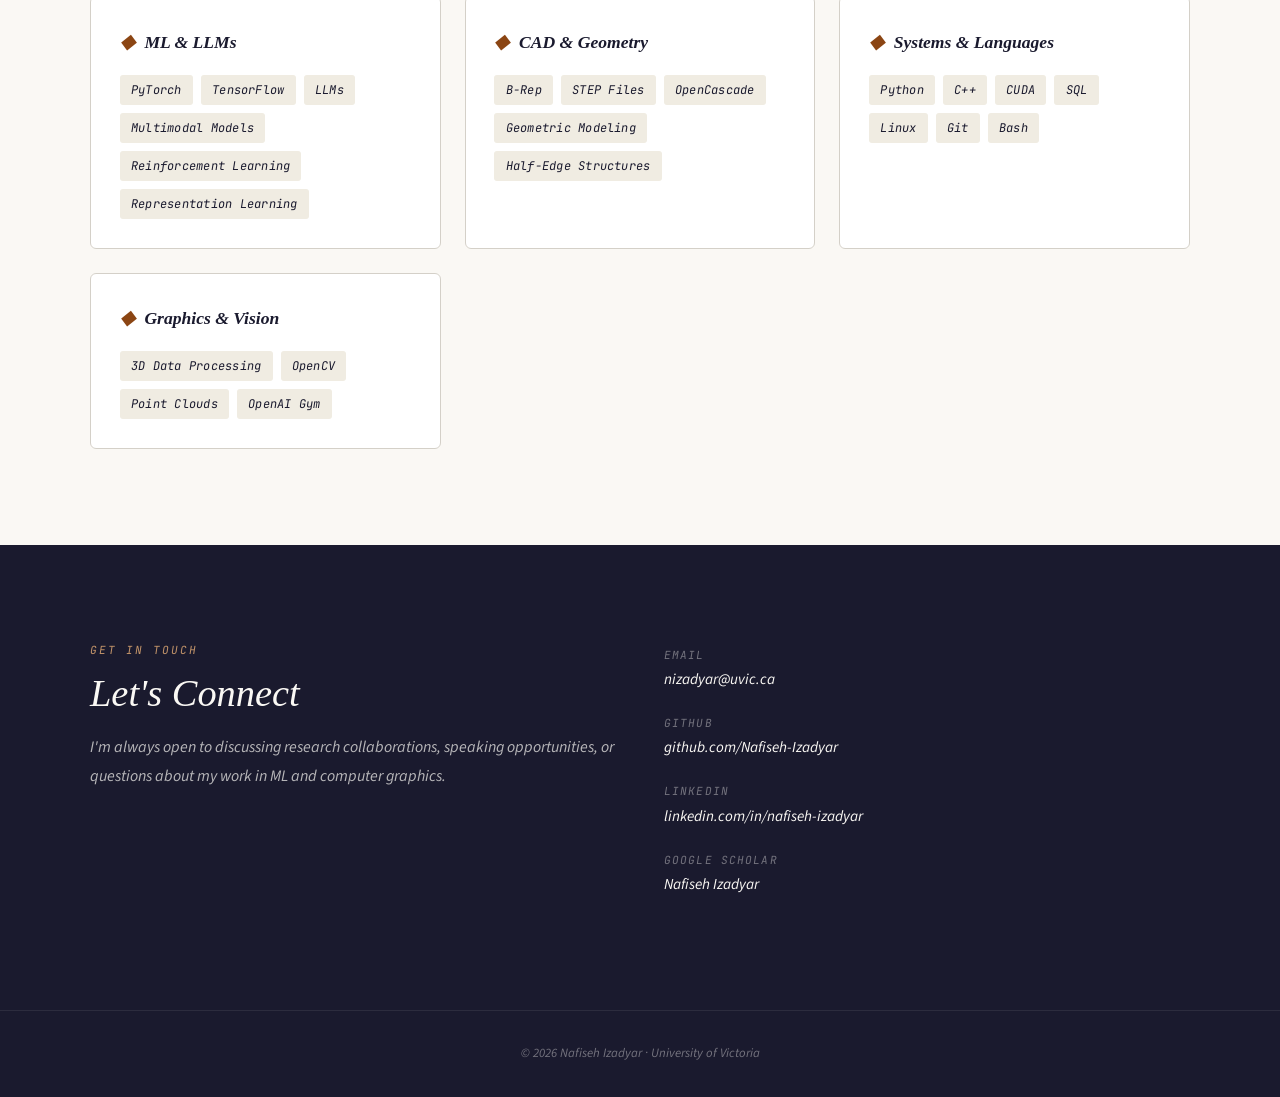
==== commit fc8364aa: "aboutme" ====
--- a/index.html
+++ b/index.html
@@ -660,7 +660,7 @@
       <div class="hero-label">Ph.D. Candidate · University of Victoria</div>
       <h1>Nafiseh <strong>Izadyar</strong></h1>
       <p class="hero-bio">
-        Researcher in <em>Machine Learning</em> and <em>Computer Graphics</em>, working at the intersection of Large Language Models, multimodal learning, and 3D geometric modeling. Currently exploring LLM-guided inference for CAD shapes and boundary representation.
+        Working in <em>Computer Graphics<em> and <em>Machine Learning<em>, with a focus on CAD systems, boundary representation (B-Rep), and geometric modeling, and their role in representing and analyzing complex geometric structures.
       </p>
       <div class="hero-links">
         <a href="#publications" class="btn btn-primary">Publications</a>
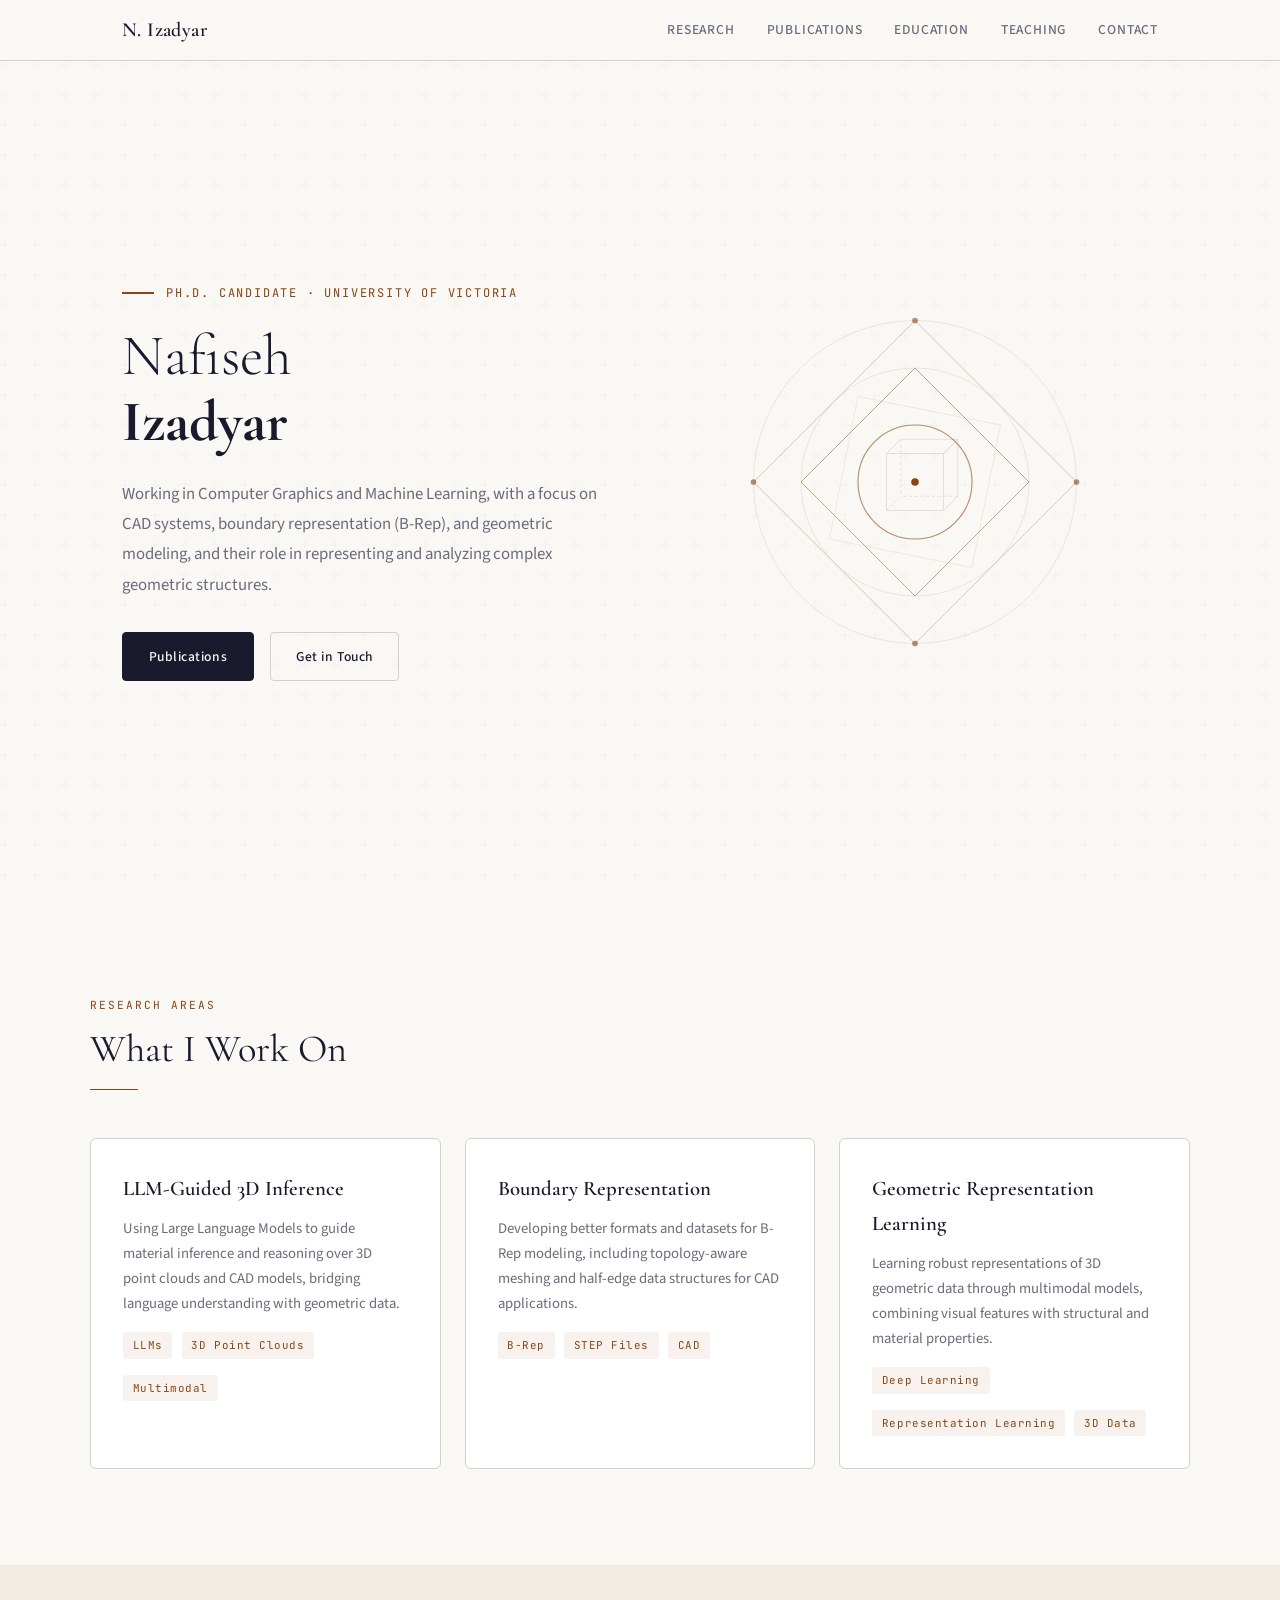
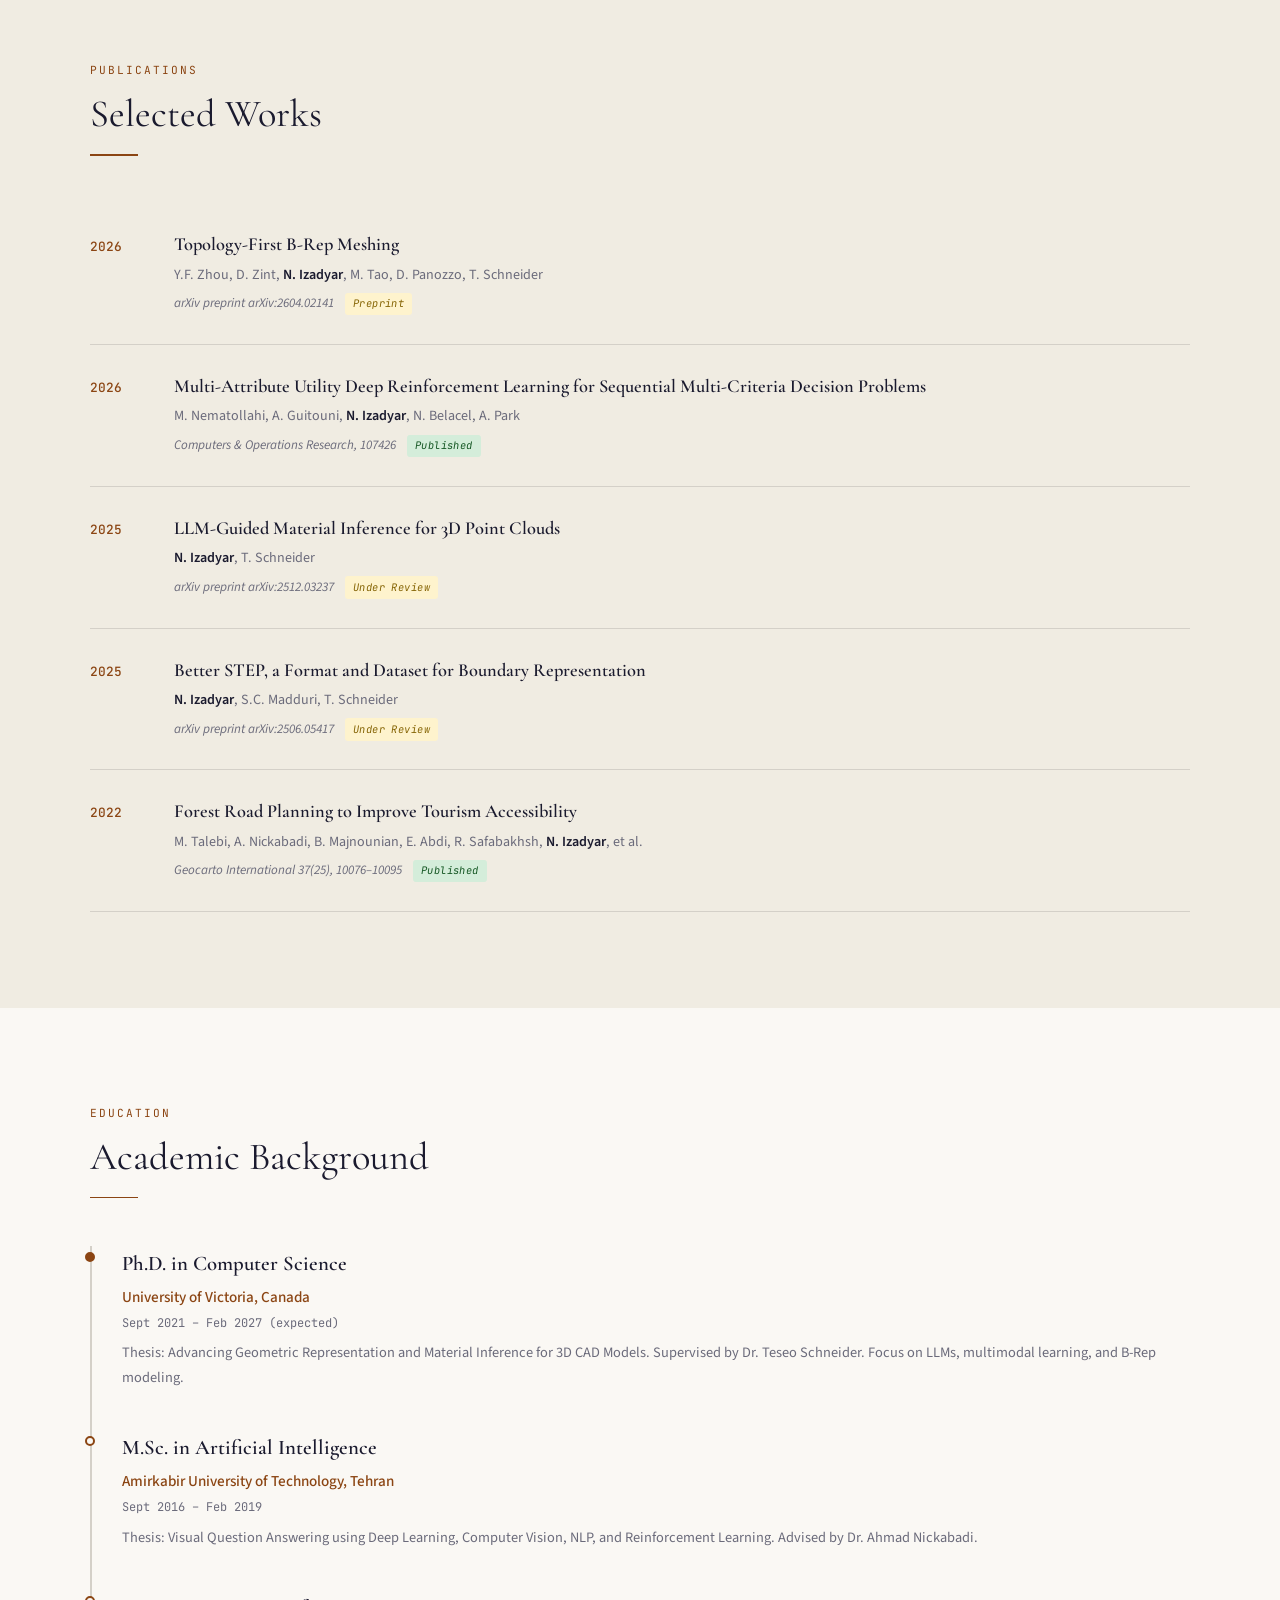
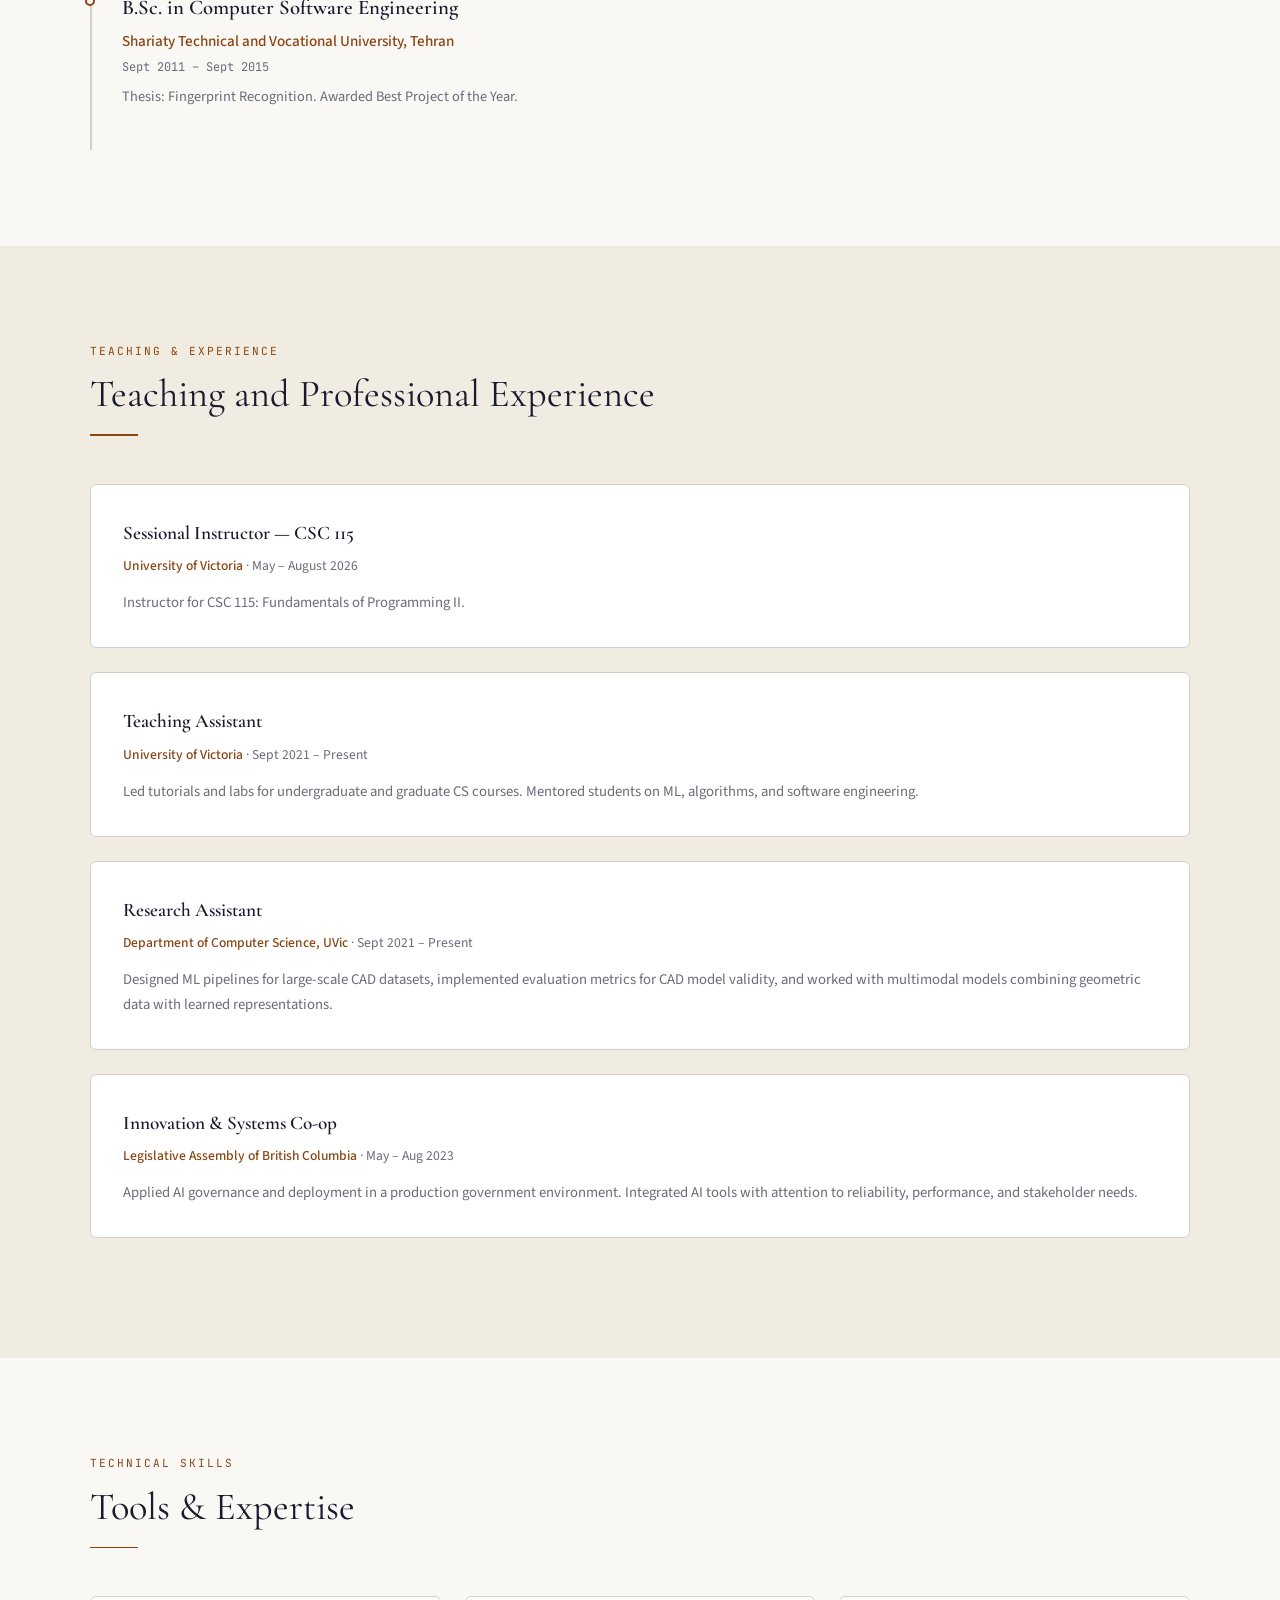
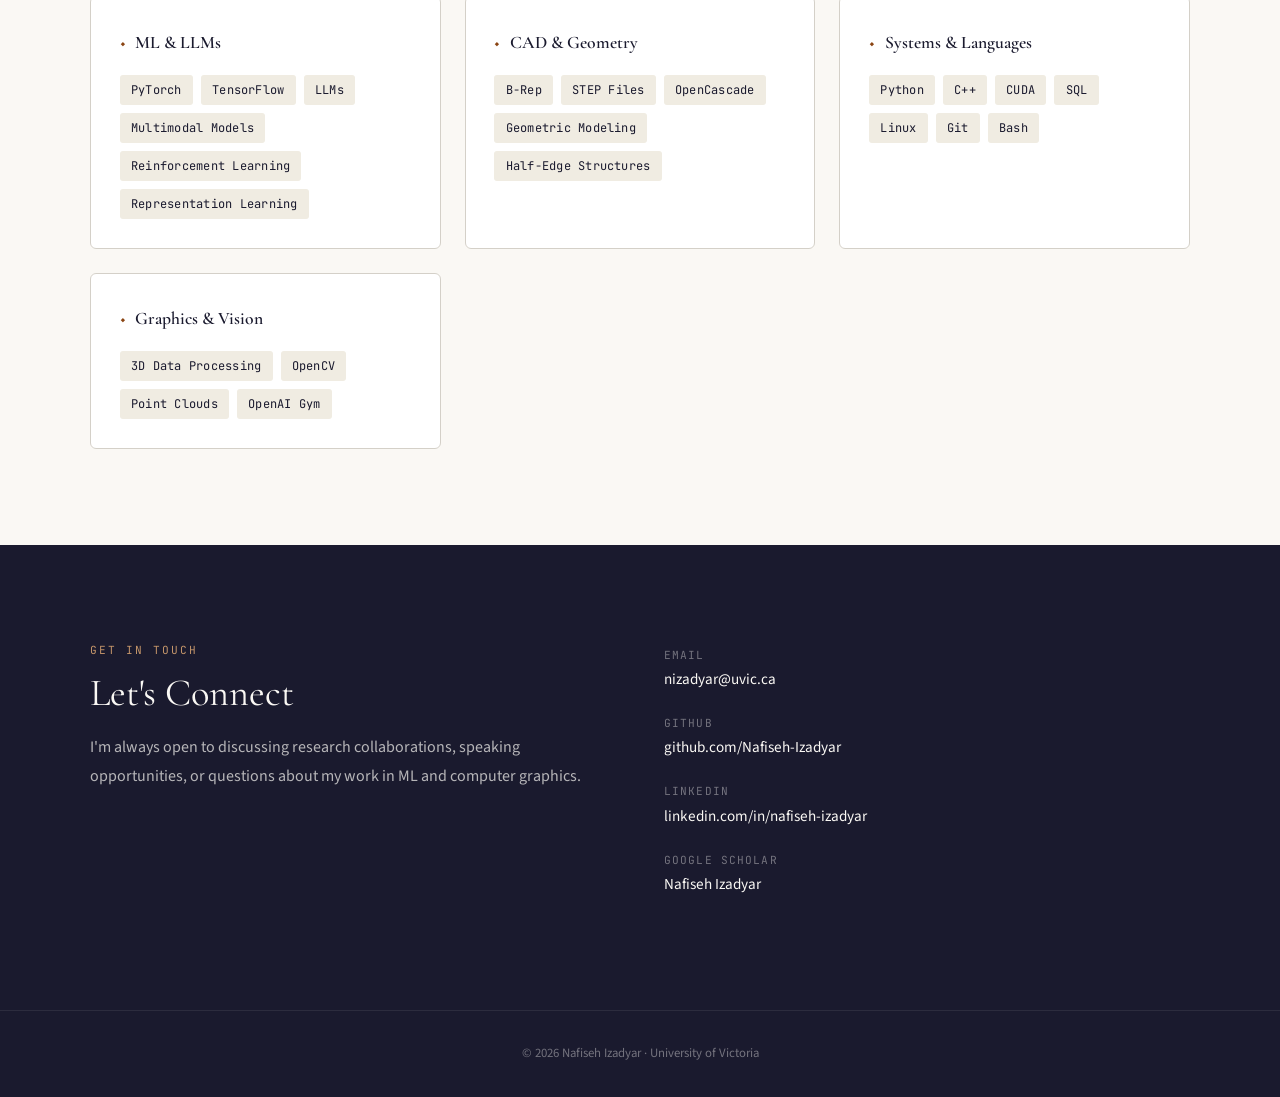
==== commit 74a536ff: "AboutMe" ====
--- a/index.html
+++ b/index.html
@@ -660,7 +660,7 @@
       <div class="hero-label">Ph.D. Candidate · University of Victoria</div>
       <h1>Nafiseh <strong>Izadyar</strong></h1>
       <p class="hero-bio">
-        Working in <em>Computer Graphics<em> and <em>Machine Learning<em>, with a focus on CAD systems, boundary representation (B-Rep), and geometric modeling, and their role in representing and analyzing complex geometric structures.
+        Working in Computer Graphics and Machine Learning, with a focus on CAD systems, boundary representation (B-Rep), and geometric modeling, and their role in representing and analyzing complex geometric structures.
       </p>
       <div class="hero-links">
         <a href="#publications" class="btn btn-primary">Publications</a>
@@ -838,7 +838,7 @@
 <section id="teaching" style="background: var(--cream);">
   <div class="section-inner reveal">
     <div class="section-label">Teaching & Experience</div>
-    <h2 class="section-title">In the Classroom & Beyond</h2>
+    <h2 class="section-title">Teaching and Professional Experience</h2>
     <div class="divider"></div>
 
     <div class="teaching-card">
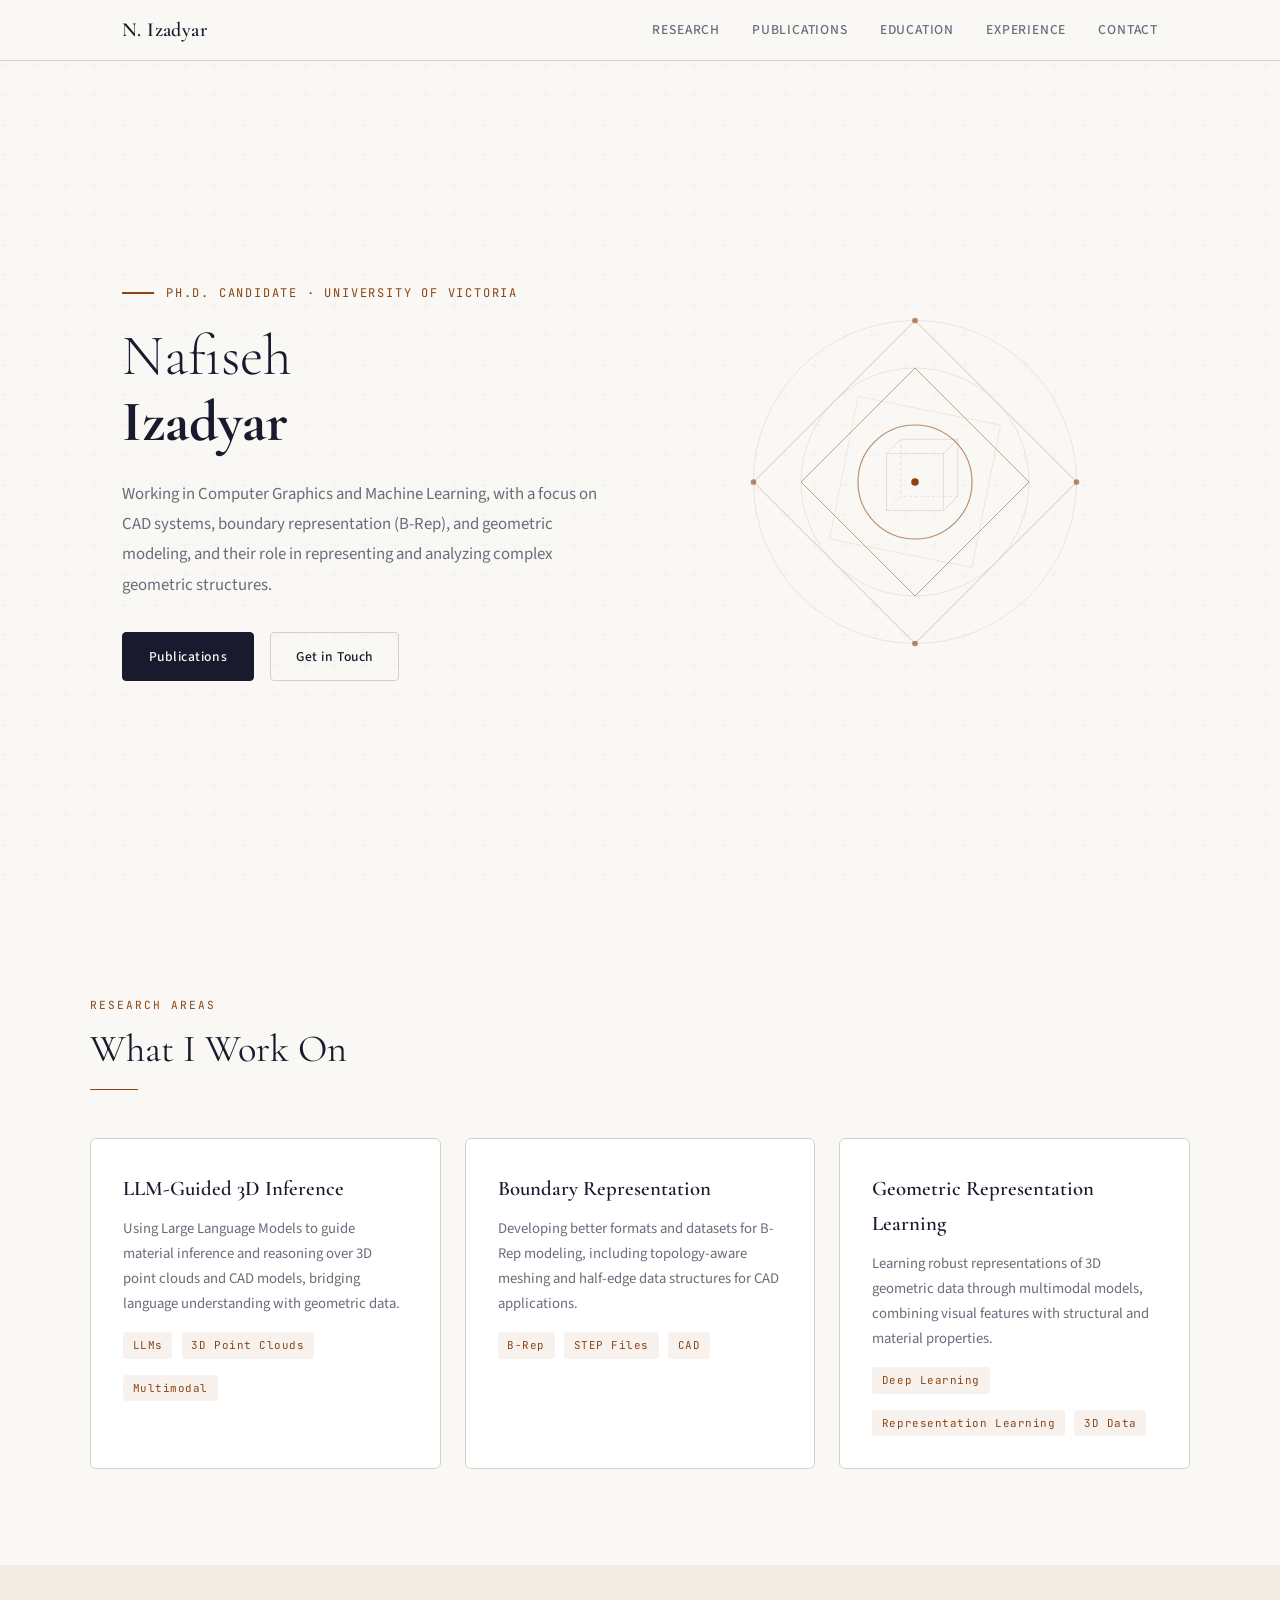
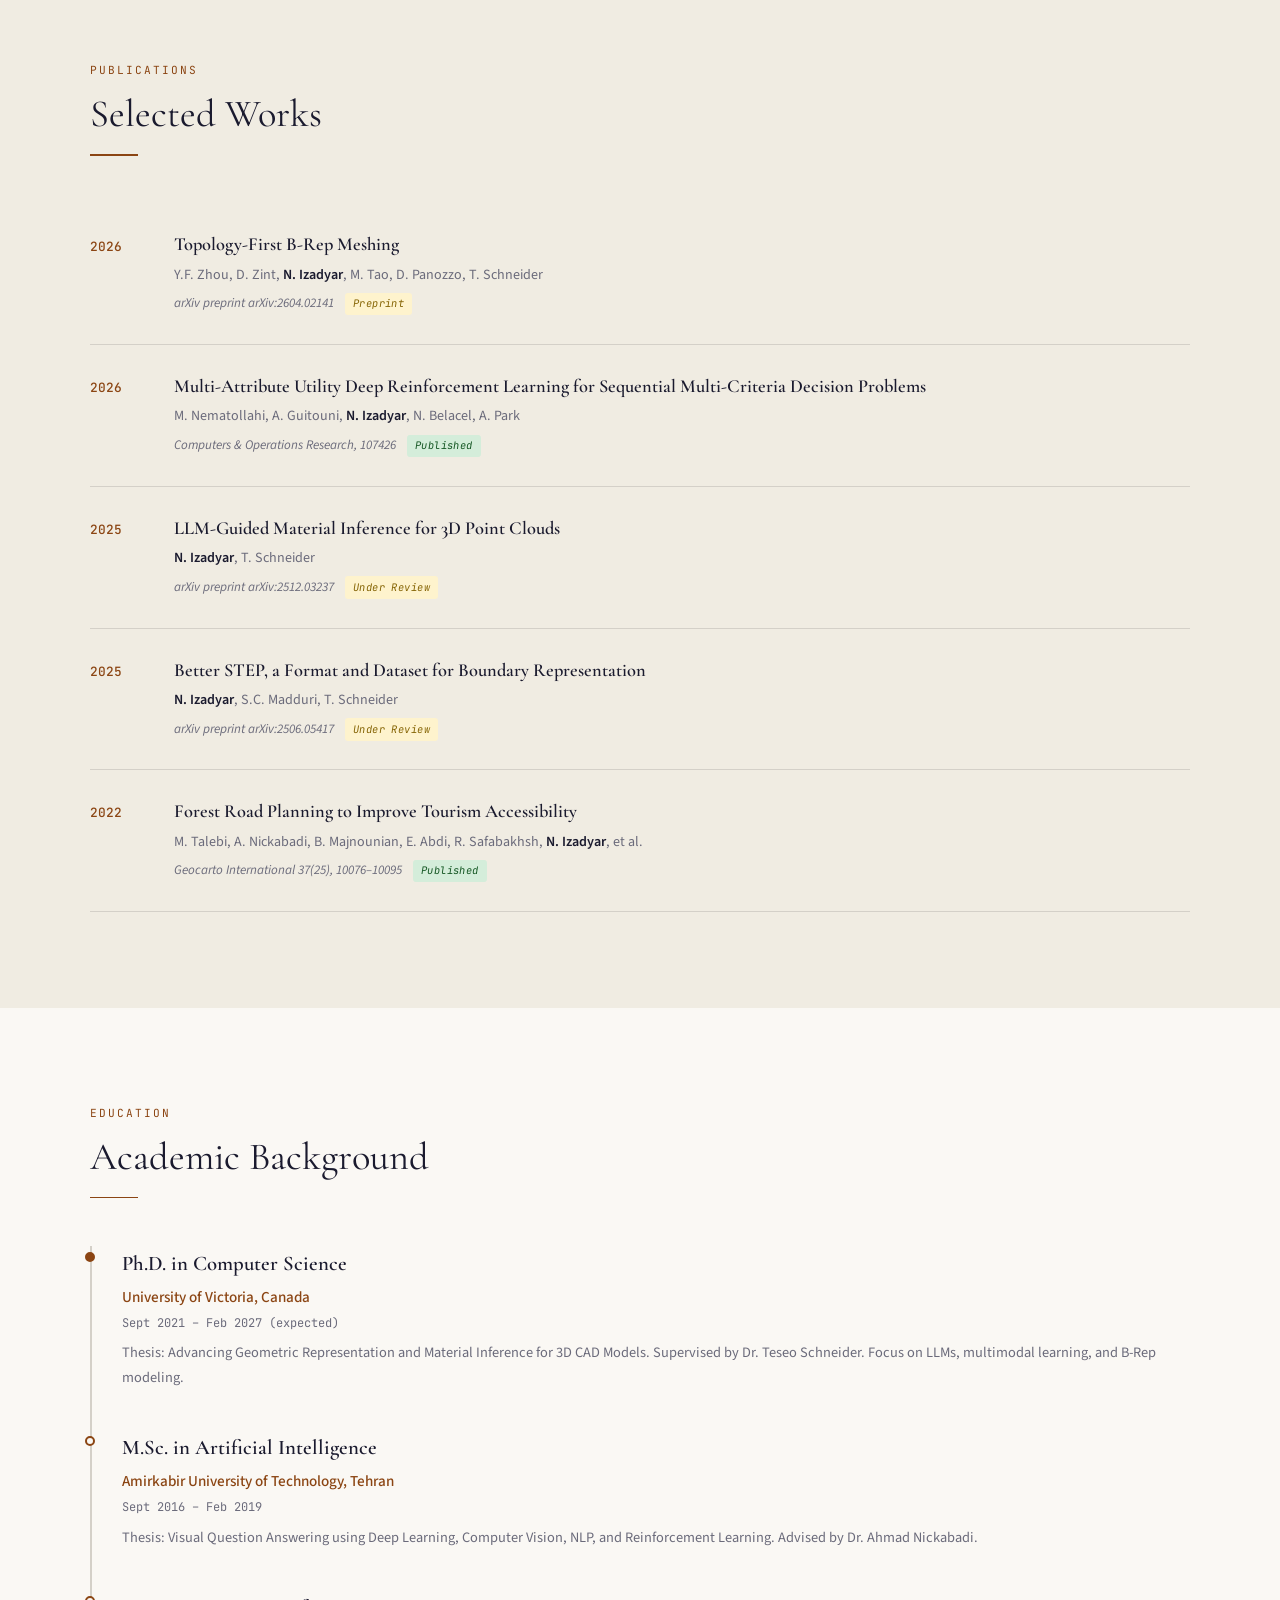
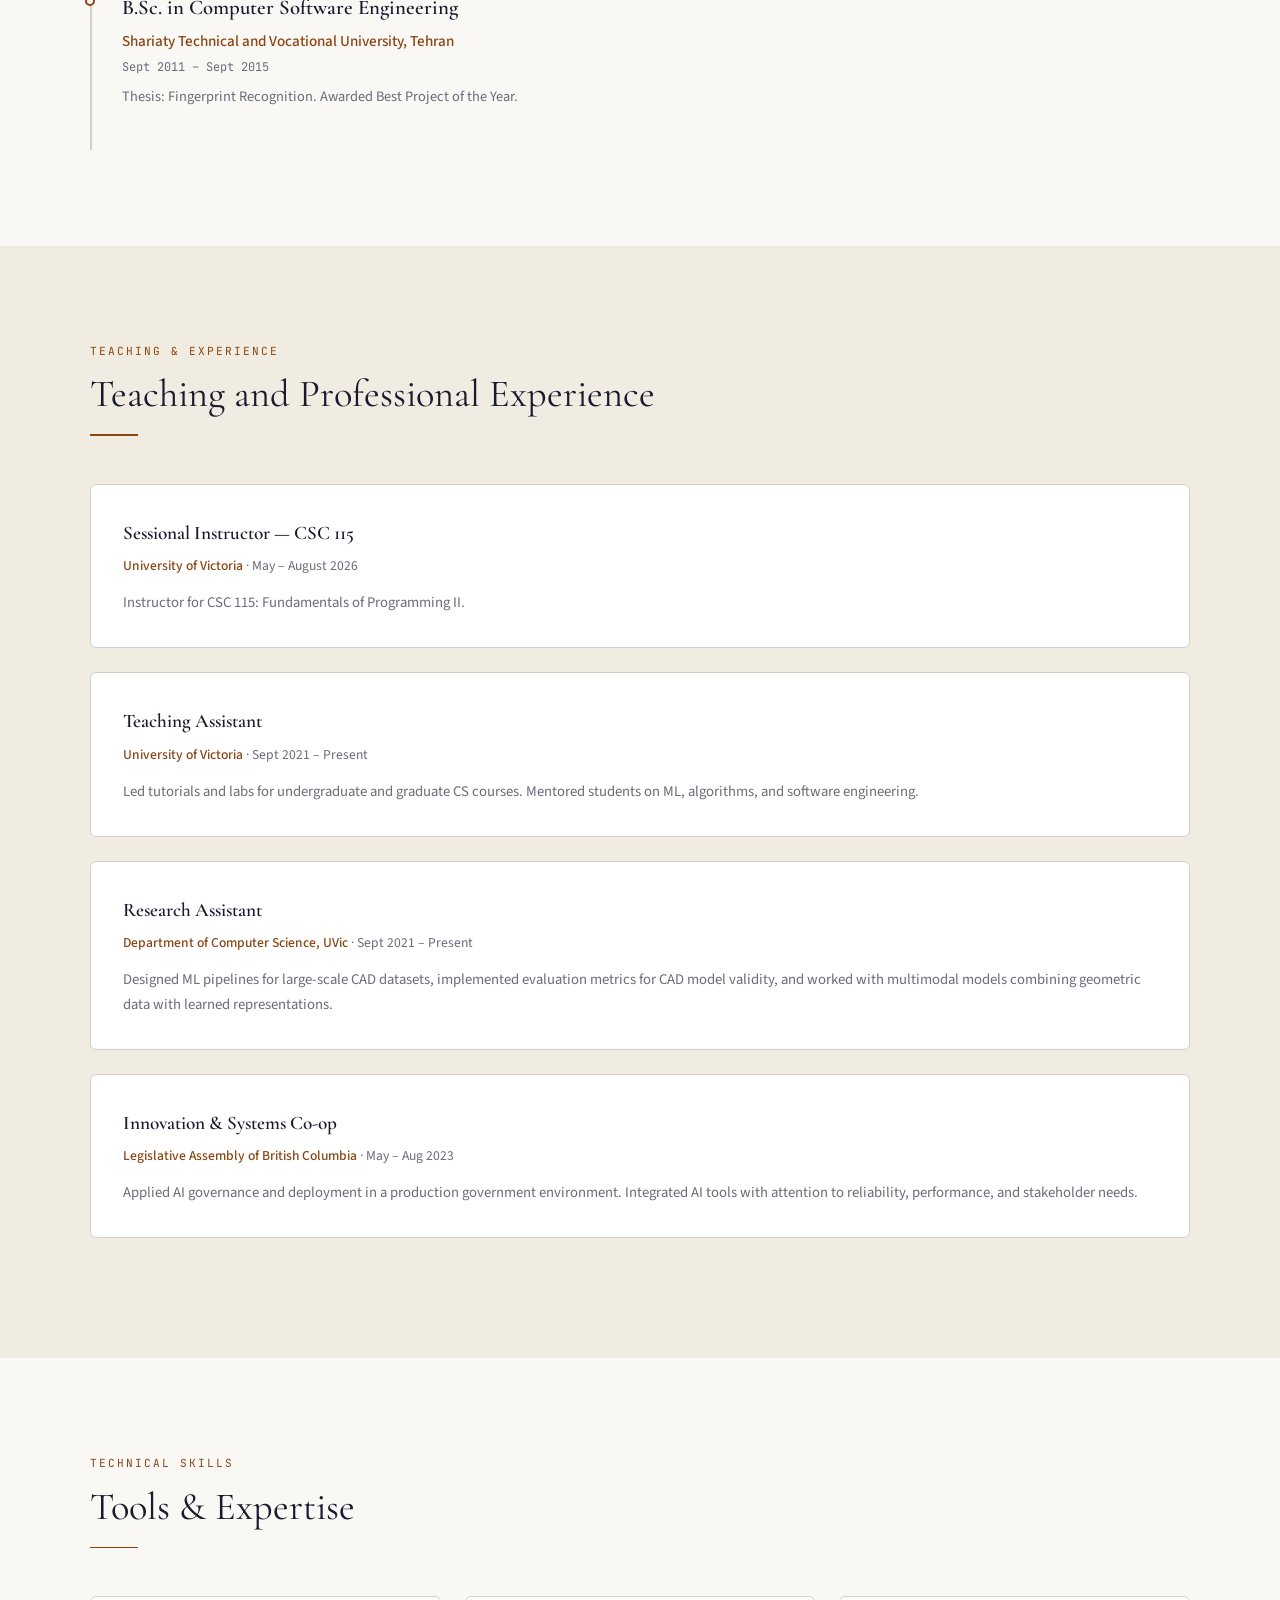
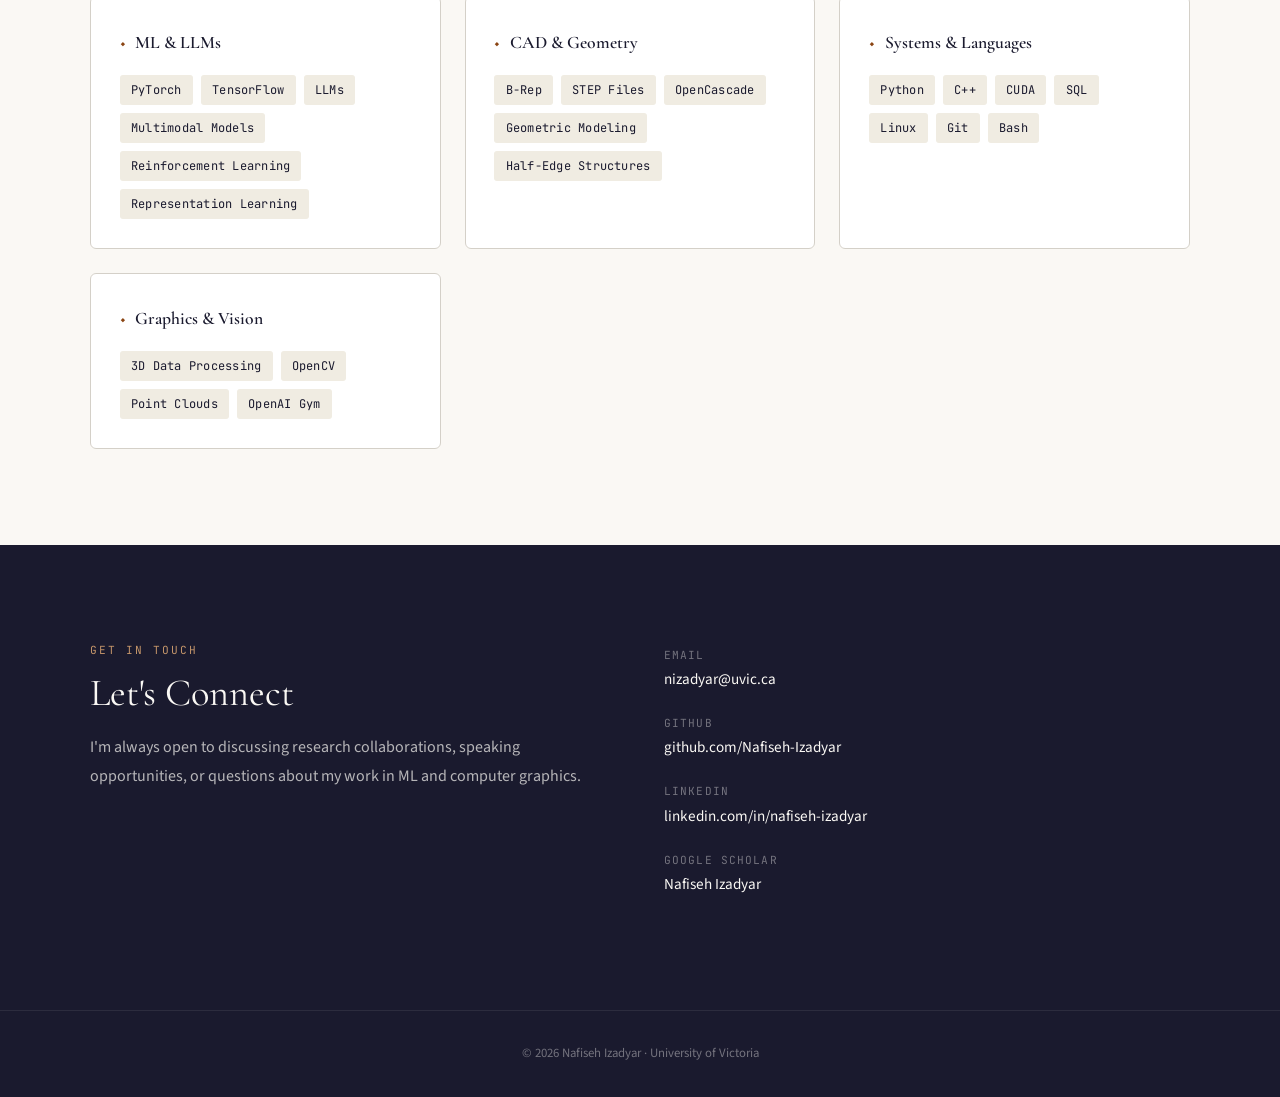
==== commit c6853b21: "Update index.html" ====
--- a/index.html
+++ b/index.html
@@ -647,7 +647,7 @@
       <li><a href="#research">Research</a></li>
       <li><a href="#publications">Publications</a></li>
       <li><a href="#education">Education</a></li>
-      <li><a href="#teaching">Teaching</a></li>
+      <li><a href="#experience">Experience</a></li>
       <li><a href="#contact">Contact</a></li>
     </ul>
   </div>
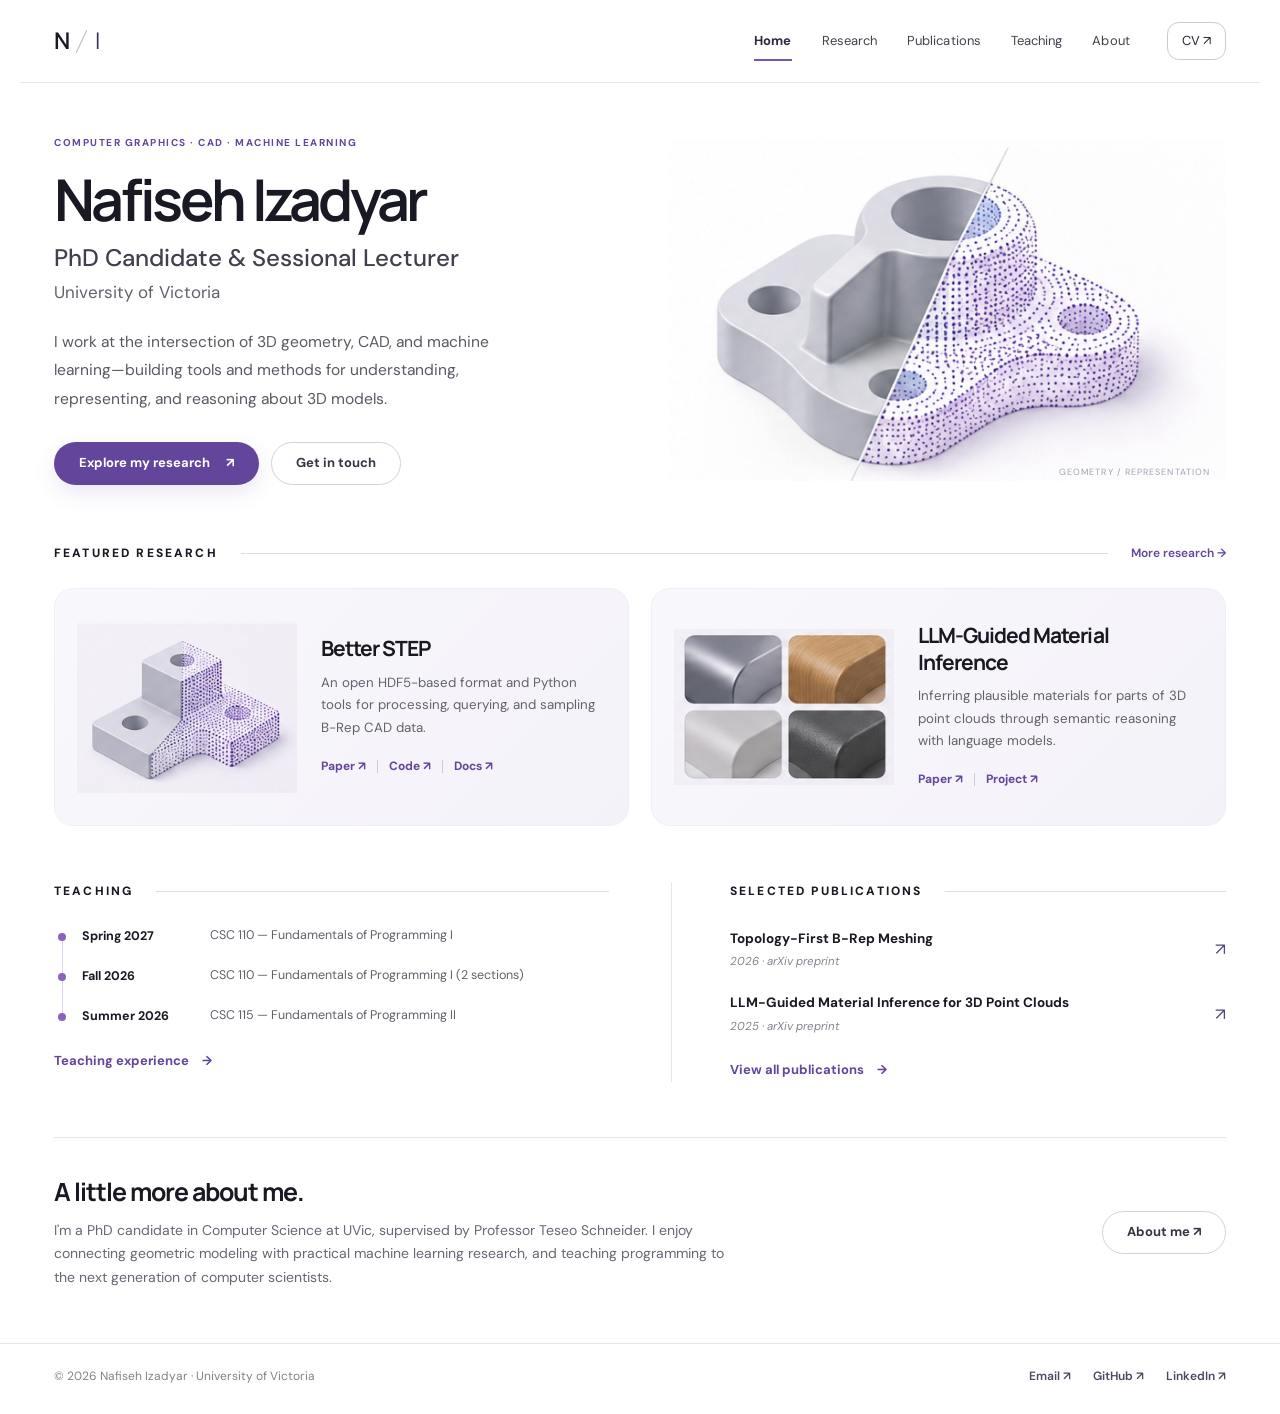
==== commit 504befff: "new" ====
--- a/index.html
+++ b/index.html
@@ -1,1006 +1,4 @@
-<!DOCTYPE html>
-<html lang="en">
-<head>
-<meta charset="UTF-8">
-<meta name="viewport" content="width=device-width, initial-scale=1.0">
-<title>Nafiseh Izadyar — Researcher in ML & Computer Graphics</title>
-<meta name="description" content="Nafiseh Izadyar — PhD researcher in Machine Learning and Computer Graphics at the University of Victoria. Research in LLMs, multimodal learning, and 3D CAD data.">
-<meta name="keywords" content="Nafiseh Izadyar, machine learning, computer graphics, LLM, 3D CAD, B-Rep, University of Victoria, researcher">
-<meta name="author" content="Nafiseh Izadyar">
-
-<!-- Open Graph -->
-<meta property="og:title" content="Nafiseh Izadyar — ML & Computer Graphics Researcher">
-<meta property="og:description" content="PhD researcher at UVic working on LLMs, multimodal learning, and 3D geometric modeling.">
-<meta property="og:type" content="website">
-
-<link rel="preconnect" href="https://fonts.googleapis.com">
-<link rel="preconnect" href="https://fonts.gstatic.com" crossorigin>
-<link href="https://fonts.googleapis.com/css2?family=Cormorant+Garamond:ital,wght@0,300;0,400;0,500;0,600;0,700;1,400;1,500&family=Source+Sans+3:ital,wght@0,300;0,400;0,500;0,600;1,400&family=JetBrains+Mono:wght@400;500&display=swap" rel="stylesheet">
-
-<style>
-:root {
-  --ink: #1a1a2e;
-  --paper: #faf8f4;
-  --cream: #f0ece2;
-  --accent: #8b4513;
-  --accent-light: #c4956a;
-  --accent-faint: rgba(139, 69, 19, 0.07);
-  --muted: #6b6b7b;
-  --border: #d4d0c8;
-  --serif: 'Cormorant Garamond', 'Georgia', serif;
-  --sans: 'Source Sans 3', 'Helvetica Neue', sans-serif;
-  --mono: 'JetBrains Mono', monospace;
-}
-
-*, *::before, *::after { margin: 0; padding: 0; box-sizing: border-box; }
-
-html { scroll-behavior: smooth; font-size: 16px; }
-
-body {
-  font-family: var(--sans);
-  background: var(--paper);
-  color: var(--ink);
-  line-height: 1.7;
-  -webkit-font-smoothing: antialiased;
-  overflow-x: hidden;
-}
-
-/* --- Texture overlay --- */
-body::before {
-  content: '';
-  position: fixed;
-  inset: 0;
-  background-image: url("data:image/svg+xml,%3Csvg width='60' height='60' viewBox='0 0 60 60' xmlns='http://www.w3.org/2000/svg'%3E%3Cg fill='none' fill-rule='evenodd'%3E%3Cg fill='%23000000' fill-opacity='0.015'%3E%3Cpath d='M36 34v-4h-2v4h-4v2h4v4h2v-4h4v-2h-4zm0-30V0h-2v4h-4v2h4v4h2V6h4V4h-4zM6 34v-4H4v4H0v2h4v4h2v-4h4v-2H6zM6 4V0H4v4H0v2h4v4h2V6h4V4H6z'/%3E%3C/g%3E%3C/g%3E%3C/svg%3E");
-  pointer-events: none;
-  z-index: 0;
-}
-
-/* --- Navigation --- */
-nav {
-  position: fixed;
-  top: 0;
-  width: 100%;
-  z-index: 100;
-  background: rgba(250, 248, 244, 0.92);
-  backdrop-filter: blur(12px);
-  border-bottom: 1px solid var(--border);
-  transition: box-shadow 0.3s;
-}
-
-nav.scrolled { box-shadow: 0 2px 20px rgba(0,0,0,0.06); }
-
-.nav-inner {
-  max-width: 1100px;
-  margin: 0 auto;
-  padding: 0.8rem 2rem;
-  display: flex;
-  justify-content: space-between;
-  align-items: center;
-}
-
-.nav-name {
-  font-family: var(--serif);
-  font-size: 1.25rem;
-  font-weight: 600;
-  color: var(--ink);
-  text-decoration: none;
-  letter-spacing: 0.02em;
-}
-
-.nav-links { display: flex; gap: 2rem; list-style: none; }
-
-.nav-links a {
-  font-family: var(--sans);
-  font-size: 0.85rem;
-  font-weight: 500;
-  color: var(--muted);
-  text-decoration: none;
-  letter-spacing: 0.06em;
-  text-transform: uppercase;
-  transition: color 0.25s;
-  position: relative;
-}
-
-.nav-links a::after {
-  content: '';
-  position: absolute;
-  bottom: -4px;
-  left: 0;
-  width: 0;
-  height: 1.5px;
-  background: var(--accent);
-  transition: width 0.3s ease;
-}
-
-.nav-links a:hover { color: var(--accent); }
-.nav-links a:hover::after { width: 100%; }
-
-.menu-toggle { display: none; background: none; border: none; cursor: pointer; padding: 4px; }
-.menu-toggle span { display: block; width: 22px; height: 2px; background: var(--ink); margin: 5px 0; transition: 0.3s; }
-
-/* --- Hero --- */
-.hero {
-  position: relative;
-  min-height: 100vh;
-  display: flex;
-  align-items: center;
-  z-index: 1;
-}
-
-.hero-inner {
-  max-width: 1100px;
-  margin: 0 auto;
-  padding: 8rem 2rem 4rem;
-  display: grid;
-  grid-template-columns: 1fr 1fr;
-  gap: 4rem;
-  align-items: center;
-}
-
-.hero-text { animation: fadeUp 0.8s ease-out both; }
-
-.hero-label {
-  font-family: var(--mono);
-  font-size: 0.75rem;
-  color: var(--accent);
-  letter-spacing: 0.15em;
-  text-transform: uppercase;
-  margin-bottom: 1.2rem;
-  display: flex;
-  align-items: center;
-  gap: 0.75rem;
-}
-
-.hero-label::before {
-  content: '';
-  width: 32px;
-  height: 1.5px;
-  background: var(--accent);
-}
-
-h1 {
-  font-family: var(--serif);
-  font-size: 3.6rem;
-  font-weight: 300;
-  line-height: 1.15;
-  margin-bottom: 1.5rem;
-  color: var(--ink);
-}
-
-h1 strong {
-  font-weight: 700;
-  display: block;
-}
-
-.hero-bio {
-  font-size: 1.05rem;
-  color: var(--muted);
-  line-height: 1.8;
-  margin-bottom: 2rem;
-  max-width: 520px;
-}
-
-.hero-links {
-  display: flex;
-  gap: 1rem;
-  flex-wrap: wrap;
-}
-
-.btn {
-  display: inline-flex;
-  align-items: center;
-  gap: 0.5rem;
-  font-family: var(--sans);
-  font-size: 0.85rem;
-  font-weight: 500;
-  letter-spacing: 0.04em;
-  padding: 0.75rem 1.6rem;
-  border-radius: 4px;
-  text-decoration: none;
-  transition: all 0.3s;
-}
-
-.btn-primary {
-  background: var(--ink);
-  color: var(--paper);
-  border: 1.5px solid var(--ink);
-}
-
-.btn-primary:hover { background: var(--accent); border-color: var(--accent); }
-
-.btn-outline {
-  background: transparent;
-  color: var(--ink);
-  border: 1.5px solid var(--border);
-}
-
-.btn-outline:hover { border-color: var(--accent); color: var(--accent); }
-
-/* Hero graphic */
-.hero-graphic {
-  display: flex;
-  justify-content: center;
-  align-items: center;
-  animation: fadeUp 0.8s ease-out 0.2s both;
-}
-
-.geo-container {
-  width: 380px;
-  height: 380px;
-  position: relative;
-}
-
-.geo-container svg {
-  width: 100%;
-  height: 100%;
-}
-
-/* --- Sections --- */
-section {
-  position: relative;
-  z-index: 1;
-  padding: 6rem 2rem;
-}
-
-.section-inner {
-  max-width: 1100px;
-  margin: 0 auto;
-}
-
-.section-label {
-  font-family: var(--mono);
-  font-size: 0.7rem;
-  letter-spacing: 0.18em;
-  text-transform: uppercase;
-  color: var(--accent);
-  margin-bottom: 0.6rem;
-}
-
-.section-title {
-  font-family: var(--serif);
-  font-size: 2.4rem;
-  font-weight: 400;
-  margin-bottom: 1rem;
-  line-height: 1.25;
-}
-
-.section-subtitle {
-  font-size: 1rem;
-  color: var(--muted);
-  max-width: 600px;
-  margin-bottom: 3rem;
-}
-
-.divider {
-  width: 48px;
-  height: 1.5px;
-  background: var(--accent);
-  margin-bottom: 3rem;
-}
-
-/* --- Research --- */
-.research-grid {
-  display: grid;
-  grid-template-columns: repeat(auto-fit, minmax(300px, 1fr));
-  gap: 1.5rem;
-}
-
-.research-card {
-  background: white;
-  border: 1px solid var(--border);
-  border-radius: 6px;
-  padding: 2rem;
-  transition: all 0.3s;
-  position: relative;
-  overflow: hidden;
-}
-
-.research-card::before {
-  content: '';
-  position: absolute;
-  top: 0;
-  left: 0;
-  width: 3px;
-  height: 0;
-  background: var(--accent);
-  transition: height 0.4s ease;
-}
-
-.research-card:hover { transform: translateY(-3px); box-shadow: 0 8px 30px rgba(0,0,0,0.06); }
-.research-card:hover::before { height: 100%; }
-
-.research-card h3 {
-  font-family: var(--serif);
-  font-size: 1.3rem;
-  font-weight: 600;
-  margin-bottom: 0.6rem;
-}
-
-.research-card p { font-size: 0.92rem; color: var(--muted); line-height: 1.7; }
-
-.research-tag {
-  display: inline-block;
-  font-family: var(--mono);
-  font-size: 0.68rem;
-  letter-spacing: 0.05em;
-  color: var(--accent);
-  background: var(--accent-faint);
-  padding: 0.25rem 0.6rem;
-  border-radius: 3px;
-  margin-top: 1rem;
-  margin-right: 0.4rem;
-}
-
-/* --- Publications --- */
-.pub-list { list-style: none; }
-
-.pub-item {
-  padding: 1.8rem 0;
-  border-bottom: 1px solid var(--border);
-  display: grid;
-  grid-template-columns: 60px 1fr;
-  gap: 1.5rem;
-  align-items: start;
-  transition: background 0.2s;
-}
-
-.pub-item:hover { background: var(--accent-faint); margin: 0 -1rem; padding-left: 1rem; padding-right: 1rem; border-radius: 4px; }
-
-.pub-year {
-  font-family: var(--mono);
-  font-size: 0.8rem;
-  color: var(--accent);
-  padding-top: 0.2rem;
-  font-weight: 500;
-}
-
-.pub-title {
-  font-family: var(--serif);
-  font-size: 1.15rem;
-  font-weight: 600;
-  margin-bottom: 0.35rem;
-  line-height: 1.4;
-}
-
-.pub-title a {
-  color: var(--ink);
-  text-decoration: none;
-  transition: color 0.2s;
-}
-
-.pub-title a:hover { color: var(--accent); }
-
-.pub-authors { font-size: 0.88rem; color: var(--muted); margin-bottom: 0.3rem; }
-.pub-authors strong { color: var(--ink); font-weight: 600; }
-
-.pub-venue {
-  font-size: 0.82rem;
-  font-style: italic;
-  color: var(--muted);
-}
-
-.pub-badge {
-  display: inline-block;
-  font-family: var(--mono);
-  font-size: 0.65rem;
-  letter-spacing: 0.04em;
-  padding: 0.15rem 0.5rem;
-  border-radius: 3px;
-  margin-left: 0.5rem;
-  vertical-align: middle;
-}
-
-.badge-preprint { background: #fef3cd; color: #856404; }
-.badge-published { background: #d4edda; color: #155724; }
-
-/* --- Education --- */
-.edu-timeline { position: relative; padding-left: 2rem; }
-
-.edu-timeline::before {
-  content: '';
-  position: absolute;
-  left: 0;
-  top: 0;
-  bottom: 0;
-  width: 1.5px;
-  background: var(--border);
-}
-
-.edu-item {
-  position: relative;
-  padding-bottom: 2.5rem;
-}
-
-.edu-item::before {
-  content: '';
-  position: absolute;
-  left: -2rem;
-  top: 0.35rem;
-  width: 10px;
-  height: 10px;
-  border-radius: 50%;
-  background: var(--paper);
-  border: 2px solid var(--accent);
-  transform: translateX(-50%);
-  z-index: 2;
-}
-
-.edu-item:first-child::before {
-  background: var(--accent);
-}
-
-.edu-degree {
-  font-family: var(--serif);
-  font-size: 1.3rem;
-  font-weight: 600;
-  margin-bottom: 0.2rem;
-}
-
-.edu-school {
-  font-size: 0.95rem;
-  color: var(--accent);
-  font-weight: 500;
-  margin-bottom: 0.15rem;
-}
-
-.edu-date {
-  font-family: var(--mono);
-  font-size: 0.75rem;
-  color: var(--muted);
-  margin-bottom: 0.5rem;
-}
-
-.edu-details {
-  font-size: 0.9rem;
-  color: var(--muted);
-  line-height: 1.7;
-}
-
-/* --- Teaching --- */
-.teaching-card {
-  background: white;
-  border: 1px solid var(--border);
-  border-radius: 6px;
-  padding: 2rem;
-  margin-bottom: 1.5rem;
-}
-
-.teaching-card h3 {
-  font-family: var(--serif);
-  font-size: 1.2rem;
-  font-weight: 600;
-  margin-bottom: 0.3rem;
-}
-
-.teaching-meta {
-  font-size: 0.85rem;
-  color: var(--muted);
-  margin-bottom: 0.8rem;
-}
-
-.teaching-meta span {
-  color: var(--accent);
-  font-weight: 500;
-}
-
-/* --- Skills --- */
-.skills-grid {
-  display: grid;
-  grid-template-columns: repeat(auto-fit, minmax(280px, 1fr));
-  gap: 1.5rem;
-}
-
-.skill-group {
-  background: white;
-  border: 1px solid var(--border);
-  border-radius: 6px;
-  padding: 1.8rem;
-}
-
-.skill-group h3 {
-  font-family: var(--serif);
-  font-size: 1.1rem;
-  font-weight: 600;
-  margin-bottom: 1rem;
-  display: flex;
-  align-items: center;
-  gap: 0.6rem;
-}
-
-.skill-group h3 .icon { color: var(--accent); font-size: 1.2rem; }
-
-.skill-tags { display: flex; flex-wrap: wrap; gap: 0.5rem; }
-
-.skill-tag {
-  font-family: var(--mono);
-  font-size: 0.75rem;
-  color: var(--ink);
-  background: var(--cream);
-  padding: 0.3rem 0.7rem;
-  border-radius: 3px;
-  letter-spacing: 0.02em;
-}
-
-/* --- Contact --- */
-#contact { background: var(--ink); color: var(--paper); }
-#contact .section-label { color: var(--accent-light); }
-#contact .section-title { color: var(--paper); }
-
-.contact-grid {
-  display: grid;
-  grid-template-columns: 1fr 1fr;
-  gap: 3rem;
-}
-
-.contact-text {
-  font-size: 1rem;
-  color: rgba(250, 248, 244, 0.7);
-  line-height: 1.8;
-  margin-bottom: 2rem;
-}
-
-.contact-links { list-style: none; }
-
-.contact-links li {
-  margin-bottom: 1rem;
-}
-
-.contact-links a {
-  color: var(--paper);
-  text-decoration: none;
-  font-size: 0.95rem;
-  display: inline-flex;
-  align-items: center;
-  gap: 0.75rem;
-  transition: color 0.25s;
-}
-
-.contact-links a:hover { color: var(--accent-light); }
-
-.contact-links .link-label {
-  font-family: var(--mono);
-  font-size: 0.7rem;
-  letter-spacing: 0.1em;
-  text-transform: uppercase;
-  color: rgba(250, 248, 244, 0.4);
-  display: block;
-  margin-bottom: 0.15rem;
-}
-
-/* --- Footer --- */
-footer {
-  background: var(--ink);
-  color: rgba(250, 248, 244, 0.4);
-  text-align: center;
-  padding: 2rem;
-  font-size: 0.8rem;
-  border-top: 1px solid rgba(250, 248, 244, 0.08);
-  position: relative;
-  z-index: 1;
-}
-
-/* --- Animations --- */
-@keyframes fadeUp {
-  from { opacity: 0; transform: translateY(24px); }
-  to { opacity: 1; transform: translateY(0); }
-}
-
-.reveal {
-  opacity: 0;
-  transform: translateY(20px);
-  transition: opacity 0.6s ease, transform 0.6s ease;
-}
-
-.reveal.visible {
-  opacity: 1;
-  transform: translateY(0);
-}
-
-/* --- Geometric animation --- */
-@keyframes rotateGeo { from { transform: rotate(0deg); } to { transform: rotate(360deg); } }
-@keyframes pulse { 0%, 100% { opacity: 0.3; } 50% { opacity: 0.7; } }
-.geo-ring { animation: rotateGeo 30s linear infinite; transform-origin: center; }
-.geo-ring-reverse { animation: rotateGeo 45s linear infinite reverse; transform-origin: center; }
-.geo-pulse { animation: pulse 4s ease-in-out infinite; }
-
-/* --- Responsive --- */
-@media (max-width: 900px) {
-  .hero-inner { grid-template-columns: 1fr; gap: 2rem; text-align: left; }
-  h1 { font-size: 2.6rem; }
-  .hero-graphic { display: none; }
-  .contact-grid { grid-template-columns: 1fr; }
-  .pub-item { grid-template-columns: 1fr; gap: 0.3rem; }
-  .pub-year { padding-top: 0; }
-}
-
-@media (max-width: 640px) {
-  h1 { font-size: 2.1rem; }
-  section { padding: 4rem 1.2rem; }
-  .nav-links { 
-    display: none;
-    position: absolute;
-    top: 100%;
-    left: 0;
-    right: 0;
-    background: rgba(250, 248, 244, 0.97);
-    flex-direction: column;
-    padding: 1.5rem 2rem;
-    gap: 1.2rem;
-    border-bottom: 1px solid var(--border);
-  }
-  .nav-links.open { display: flex; }
-  .menu-toggle { display: block; }
-  .section-title { font-size: 1.8rem; }
-}
-</style>
-</head>
-<body>
-
-<!-- Navigation -->
-<nav id="navbar">
-  <div class="nav-inner">
-    <a href="#" class="nav-name">N. Izadyar</a>
-    <button class="menu-toggle" aria-label="Menu" onclick="document.querySelector('.nav-links').classList.toggle('open')">
-      <span></span><span></span><span></span>
-    </button>
-    <ul class="nav-links">
-      <li><a href="#research">Research</a></li>
-      <li><a href="#publications">Publications</a></li>
-      <li><a href="#education">Education</a></li>
-      <li><a href="#experience">Experience</a></li>
-      <li><a href="#contact">Contact</a></li>
-    </ul>
-  </div>
-</nav>
-
-<!-- Hero -->
-<section class="hero">
-  <div class="hero-inner">
-    <div class="hero-text">
-      <div class="hero-label">Ph.D. Candidate · University of Victoria</div>
-      <h1>Nafiseh <strong>Izadyar</strong></h1>
-      <p class="hero-bio">
-        Working in Computer Graphics and Machine Learning, with a focus on CAD systems, boundary representation (B-Rep), and geometric modeling, and their role in representing and analyzing complex geometric structures.
-      </p>
-      <div class="hero-links">
-        <a href="#publications" class="btn btn-primary">Publications</a>
-        <a href="mailto:nizadyar@uvic.ca" class="btn btn-outline">Get in Touch</a>
-      </div>
-    </div>
-    <div class="hero-graphic">
-      <div class="geo-container">
-        <svg viewBox="0 0 400 400" xmlns="http://www.w3.org/2000/svg">
-          <!-- Outer ring -->
-          <g class="geo-ring">
-            <circle cx="200" cy="200" r="170" fill="none" stroke="#d4d0c8" stroke-width="0.5"/>
-            <polygon points="200,30 370,200 200,370 30,200" fill="none" stroke="#8b4513" stroke-width="0.8" opacity="0.4"/>
-          </g>
-          <!-- Middle ring -->
-          <g class="geo-ring-reverse">
-            <circle cx="200" cy="200" r="120" fill="none" stroke="#d4d0c8" stroke-width="0.5"/>
-            <polygon points="200,80 320,200 200,320 80,200" fill="none" stroke="#8b4513" stroke-width="1" opacity="0.5"/>
-            <polygon points="140,110 290,140 260,290 110,260" fill="none" stroke="#c4956a" stroke-width="0.6" opacity="0.3"/>
-          </g>
-          <!-- Inner elements -->
-          <g class="geo-pulse">
-            <circle cx="200" cy="200" r="60" fill="none" stroke="#8b4513" stroke-width="1.2" opacity="0.6"/>
-          </g>
-          <!-- Vertices -->
-          <circle cx="200" cy="30" r="3" fill="#8b4513" opacity="0.6" class="geo-ring"/>
-          <circle cx="370" cy="200" r="3" fill="#8b4513" opacity="0.6" class="geo-ring"/>
-          <circle cx="200" cy="370" r="3" fill="#8b4513" opacity="0.6" class="geo-ring"/>
-          <circle cx="30" cy="200" r="3" fill="#8b4513" opacity="0.6" class="geo-ring"/>
-          <!-- Center dot -->
-          <circle cx="200" cy="200" r="4" fill="#8b4513"/>
-          <!-- Wireframe cube hint -->
-          <g opacity="0.25" stroke="#8b4513" stroke-width="0.6" fill="none">
-            <path d="M170,170 L230,170 L245,155 L185,155 Z"/>
-            <path d="M170,170 L170,230 L230,230 L230,170"/>
-            <path d="M230,170 L245,155 L245,215 L230,230"/>
-            <path d="M170,230 L185,215 L245,215" stroke-dasharray="3,3"/>
-            <path d="M185,155 L185,215" stroke-dasharray="3,3"/>
-          </g>
-        </svg>
-      </div>
-    </div>
-  </div>
-</section>
-
-<!-- Research -->
-<section id="research">
-  <div class="section-inner reveal">
-    <div class="section-label">Research Areas</div>
-    <h2 class="section-title">What I Work On</h2>
-    <div class="divider"></div>
-    <div class="research-grid">
-      <div class="research-card">
-        <h3>LLM-Guided 3D Inference</h3>
-        <p>Using Large Language Models to guide material inference and reasoning over 3D point clouds and CAD models, bridging language understanding with geometric data.</p>
-        <span class="research-tag">LLMs</span>
-        <span class="research-tag">3D Point Clouds</span>
-        <span class="research-tag">Multimodal</span>
-      </div>
-      <div class="research-card">
-        <h3>Boundary Representation</h3>
-        <p>Developing better formats and datasets for B-Rep modeling, including topology-aware meshing and half-edge data structures for CAD applications.</p>
-        <span class="research-tag">B-Rep</span>
-        <span class="research-tag">STEP Files</span>
-        <span class="research-tag">CAD</span>
-      </div>
-      <div class="research-card">
-        <h3>Geometric Representation Learning</h3>
-        <p>Learning robust representations of 3D geometric data through multimodal models, combining visual features with structural and material properties.</p>
-        <span class="research-tag">Deep Learning</span>
-        <span class="research-tag">Representation Learning</span>
-        <span class="research-tag">3D Data</span>
-      </div>
-    </div>
-  </div>
-</section>
-
-<!-- Publications -->
-<section id="publications" style="background: var(--cream);">
-  <div class="section-inner reveal">
-    <div class="section-label">Publications</div>
-    <h2 class="section-title">Selected Works</h2>
-    <div class="divider"></div>
-    <ul class="pub-list">
-
-      <li class="pub-item">
-        <div class="pub-year">2026</div>
-        <div>
-          <div class="pub-title"><a href="https://arxiv.org/abs/2604.02141">Topology-First B-Rep Meshing</a></div>
-          <div class="pub-authors">Y.F. Zhou, D. Zint, <strong>N. Izadyar</strong>, M. Tao, D. Panozzo, T. Schneider</div>
-          <div class="pub-venue">arXiv preprint arXiv:2604.02141 <span class="pub-badge badge-preprint">Preprint</span></div>
-        </div>
-      </li>
-
-      <li class="pub-item">
-        <div class="pub-year">2026</div>
-        <div>
-          <div class="pub-title">Multi-Attribute Utility Deep Reinforcement Learning for Sequential Multi-Criteria Decision Problems</div>
-          <div class="pub-authors">M. Nematollahi, A. Guitouni, <strong>N. Izadyar</strong>, N. Belacel, A. Park</div>
-          <div class="pub-venue">Computers &amp; Operations Research, 107426 <span class="pub-badge badge-published">Published</span></div>
-        </div>
-      </li>
-
-      <li class="pub-item">
-        <div class="pub-year">2025</div>
-        <div>
-          <div class="pub-title"><a href="https://arxiv.org/abs/2512.03237">LLM-Guided Material Inference for 3D Point Clouds</a></div>
-          <div class="pub-authors"><strong>N. Izadyar</strong>, T. Schneider</div>
-          <div class="pub-venue">arXiv preprint arXiv:2512.03237 <span class="pub-badge badge-preprint">Under Review</span></div>
-        </div>
-      </li>
-
-      <li class="pub-item">
-        <div class="pub-year">2025</div>
-        <div>
-          <div class="pub-title"><a href="https://arxiv.org/abs/2506.05417">Better STEP, a Format and Dataset for Boundary Representation</a></div>
-          <div class="pub-authors"><strong>N. Izadyar</strong>, S.C. Madduri, T. Schneider</div>
-          <div class="pub-venue">arXiv preprint arXiv:2506.05417 <span class="pub-badge badge-preprint">Under Review</span></div>
-        </div>
-      </li>
-
-      <li class="pub-item">
-        <div class="pub-year">2022</div>
-        <div>
-          <div class="pub-title">Forest Road Planning to Improve Tourism Accessibility</div>
-          <div class="pub-authors">M. Talebi, A. Nickabadi, B. Majnounian, E. Abdi, R. Safabakhsh, <strong>N. Izadyar</strong>, et al.</div>
-          <div class="pub-venue">Geocarto International 37(25), 10076–10095 <span class="pub-badge badge-published">Published</span></div>
-        </div>
-      </li>
-
-    </ul>
-  </div>
-</section>
-
-<!-- Education -->
-<section id="education">
-  <div class="section-inner reveal">
-    <div class="section-label">Education</div>
-    <h2 class="section-title">Academic Background</h2>
-    <div class="divider"></div>
-    <div class="edu-timeline">
-
-      <div class="edu-item">
-        <div class="edu-degree">Ph.D. in Computer Science</div>
-        <div class="edu-school">University of Victoria, Canada</div>
-        <div class="edu-date">Sept 2021 – Feb 2027 (expected)</div>
-        <div class="edu-details">
-          Thesis: Advancing Geometric Representation and Material Inference for 3D CAD Models. Supervised by Dr. Teseo Schneider. Focus on LLMs, multimodal learning, and B-Rep modeling.
-        </div>
-      </div>
-
-      <div class="edu-item">
-        <div class="edu-degree">M.Sc. in Artificial Intelligence</div>
-        <div class="edu-school">Amirkabir University of Technology, Tehran</div>
-        <div class="edu-date">Sept 2016 – Feb 2019</div>
-        <div class="edu-details">
-          Thesis: Visual Question Answering using Deep Learning, Computer Vision, NLP, and Reinforcement Learning. Advised by Dr. Ahmad Nickabadi.
-        </div>
-      </div>
-
-      <div class="edu-item">
-        <div class="edu-degree">B.Sc. in Computer Software Engineering</div>
-        <div class="edu-school">Shariaty Technical and Vocational University, Tehran</div>
-        <div class="edu-date">Sept 2011 – Sept 2015</div>
-        <div class="edu-details">
-          Thesis: Fingerprint Recognition. Awarded Best Project of the Year.
-        </div>
-      </div>
-
-    </div>
-  </div>
-</section>
-
-<!-- Teaching & Experience -->
-<section id="teaching" style="background: var(--cream);">
-  <div class="section-inner reveal">
-    <div class="section-label">Teaching & Experience</div>
-    <h2 class="section-title">Teaching and Professional Experience</h2>
-    <div class="divider"></div>
-
-    <div class="teaching-card">
-      <h3>Sessional Instructor — CSC 115</h3>
-      <div class="teaching-meta"><span>University of Victoria</span> · May – August 2026</div>
-      <p style="font-size:0.92rem; color:var(--muted);">Instructor for CSC 115: Fundamentals of Programming II.</p>
-    </div>
-
-    <div class="teaching-card">
-      <h3>Teaching Assistant</h3>
-      <div class="teaching-meta"><span>University of Victoria</span> · Sept 2021 – Present</div>
-      <p style="font-size:0.92rem; color:var(--muted);">Led tutorials and labs for undergraduate and graduate CS courses. Mentored students on ML, algorithms, and software engineering.</p>
-    </div>
-
-    <div class="teaching-card">
-      <h3>Research Assistant</h3>
-      <div class="teaching-meta"><span>Department of Computer Science, UVic</span> · Sept 2021 – Present</div>
-      <p style="font-size:0.92rem; color:var(--muted);">Designed ML pipelines for large-scale CAD datasets, implemented evaluation metrics for CAD model validity, and worked with multimodal models combining geometric data with learned representations.</p>
-    </div>
-
-    <div class="teaching-card">
-      <h3>Innovation & Systems Co-op</h3>
-      <div class="teaching-meta"><span>Legislative Assembly of British Columbia</span> · May – Aug 2023</div>
-      <p style="font-size:0.92rem; color:var(--muted);">Applied AI governance and deployment in a production government environment. Integrated AI tools with attention to reliability, performance, and stakeholder needs.</p>
-    </div>
-  </div>
-</section>
-
-<!-- Skills -->
-<section id="skills">
-  <div class="section-inner reveal">
-    <div class="section-label">Technical Skills</div>
-    <h2 class="section-title">Tools & Expertise</h2>
-    <div class="divider"></div>
-    <div class="skills-grid">
-      <div class="skill-group">
-        <h3><span class="icon">◆</span> ML & LLMs</h3>
-        <div class="skill-tags">
-          <span class="skill-tag">PyTorch</span>
-          <span class="skill-tag">TensorFlow</span>
-          <span class="skill-tag">LLMs</span>
-          <span class="skill-tag">Multimodal Models</span>
-          <span class="skill-tag">Reinforcement Learning</span>
-          <span class="skill-tag">Representation Learning</span>
-        </div>
-      </div>
-      <div class="skill-group">
-        <h3><span class="icon">◆</span> CAD & Geometry</h3>
-        <div class="skill-tags">
-          <span class="skill-tag">B-Rep</span>
-          <span class="skill-tag">STEP Files</span>
-          <span class="skill-tag">OpenCascade</span>
-          <span class="skill-tag">Geometric Modeling</span>
-          <span class="skill-tag">Half-Edge Structures</span>
-        </div>
-      </div>
-      <div class="skill-group">
-        <h3><span class="icon">◆</span> Systems & Languages</h3>
-        <div class="skill-tags">
-          <span class="skill-tag">Python</span>
-          <span class="skill-tag">C++</span>
-          <span class="skill-tag">CUDA</span>
-          <span class="skill-tag">SQL</span>
-          <span class="skill-tag">Linux</span>
-          <span class="skill-tag">Git</span>
-          <span class="skill-tag">Bash</span>
-        </div>
-      </div>
-      <div class="skill-group">
-        <h3><span class="icon">◆</span> Graphics & Vision</h3>
-        <div class="skill-tags">
-          <span class="skill-tag">3D Data Processing</span>
-          <span class="skill-tag">OpenCV</span>
-          <span class="skill-tag">Point Clouds</span>
-          <span class="skill-tag">OpenAI Gym</span>
-        </div>
-      </div>
-    </div>
-  </div>
-</section>
-
-<!-- Contact -->
-<section id="contact">
-  <div class="section-inner reveal">
-    <div class="contact-grid">
-      <div>
-        <div class="section-label">Get in Touch</div>
-        <h2 class="section-title">Let's Connect</h2>
-        <p class="contact-text">
-          I'm always open to discussing research collaborations, speaking opportunities, or questions about my work in ML and computer graphics.
-        </p>
-      </div>
-      <div>
-        <ul class="contact-links">
-          <li>
-            <a href="mailto:nizadyar@uvic.ca">
-              <div>
-                <span class="link-label">Email</span>
-                nizadyar@uvic.ca
-              </div>
-            </a>
-          </li>
-          <li>
-            <a href="https://github.com/Nafiseh-Izadyar" target="_blank" rel="noopener">
-              <div>
-                <span class="link-label">GitHub</span>
-                github.com/Nafiseh-Izadyar
-              </div>
-            </a>
-          </li>
-          <li>
-            <a href="https://linkedin.com/in/nafiseh-izadyar-53b391147" target="_blank" rel="noopener">
-              <div>
-                <span class="link-label">LinkedIn</span>
-                linkedin.com/in/nafiseh-izadyar
-              </div>
-            </a>
-          </li>
-          <li>
-            <a href="https://scholar.google.com/citations?user=YOUR_ID" target="_blank" rel="noopener">
-              <div>
-                <span class="link-label">Google Scholar</span>
-                Nafiseh Izadyar
-              </div>
-            </a>
-          </li>
-        </ul>
-      </div>
-    </div>
-  </div>
-</section>
-
-<footer>
-  &copy; 2026 Nafiseh Izadyar · University of Victoria
-</footer>
-
-<script>
-// Navbar scroll effect
-const nav = document.getElementById('navbar');
-window.addEventListener('scroll', () => {
-  nav.classList.toggle('scrolled', window.scrollY > 50);
-});
-
-// Close mobile menu on link click
-document.querySelectorAll('.nav-links a').forEach(link => {
-  link.addEventListener('click', () => {
-    document.querySelector('.nav-links').classList.remove('open');
-  });
-});
-
-// Reveal on scroll
-const reveals = document.querySelectorAll('.reveal');
-const observer = new IntersectionObserver((entries) => {
-  entries.forEach(entry => {
-    if (entry.isIntersecting) {
-      entry.target.classList.add('visible');
-    }
-  });
-}, { threshold: 0.1 });
-
-reveals.forEach(el => observer.observe(el));
-</script>
-
-</body>
-</html>
+<!DOCTYPE html><html lang="en"><head><meta charset="UTF-8"/><meta name="viewport" content="width=device-width,initial-scale=1"/><meta name="theme-color" content="#ffffff"/><meta name="description" content="PhD candidate and Sessional Lecturer at the University of Victoria. Research in computer graphics, CAD, B-Reps and machine learning."/><meta property="og:type" content="website"/><meta property="og:title" content="Home"/><meta property="og:description" content="PhD candidate and Sessional Lecturer at the University of Victoria. Research in computer graphics, CAD, B-Reps and machine learning."/><title>Home — Nafiseh Izadyar</title><link rel="icon" href="assets/favicon.svg" type="image/svg+xml"/><link rel="stylesheet" href="assets/style.css"/></head><body><a class="skip" href="#main">Skip to content</a><header class="site-header"><div class="wrap header-inner"><a class="logo" href="index.html" aria-label="Nafiseh Izadyar — homepage"><span>N</span><span class="slash"></span><span class="logo-i">I</span></a><button class="menu-toggle" type="button" aria-label="Toggle navigation" aria-expanded="false" aria-controls="site-nav">☰</button><nav class="nav" id="site-nav" aria-label="Main navigation"><a href="index.html" class=active aria-current=page>Home</a><a href="research.html" >Research</a><a href="publications.html" >Publications</a><a href="teaching.html" >Teaching</a><a href="about.html" >About</a><a class="nav-cv" href="NafisehIzadyar.pdf" target="_blank" rel="noopener noreferrer">CV ↗</a></nav></div></header><main id="main"><div class="wrap"><section class="hero" aria-labelledby="hero-title"><div class="hero-text"><div class="eyebrow">Computer Graphics · CAD · Machine Learning</div><h1 id="hero-title">Nafiseh Izadyar</h1><div class="role">PhD Candidate &amp; Sessional Lecturer</div><p class="affiliation">University of Victoria</p><p class="summary">I work at the intersection of 3D geometry, CAD, and machine learning—building tools and methods for understanding, representing, and reasoning about 3D models.</p><div class="hero-actions"><a class="btn btn-primary" href="research.html">Explore my research <span aria-hidden="true">↗</span></a><a class="btn btn-secondary" href="mailto:nizadyar@uvic.ca">Get in touch</a></div></div><div class="hero-art"><img src="assets/hero-geometry.jpg" alt="Conceptual rendering of a CAD component transitioning into a purple point cloud" fetchpriority="high"/><span class="art-caption">Geometry / Representation</span></div></section>
+<section class="section" aria-labelledby="featured-title"><div class="section-head"><h2>FEATURED RESEARCH</h2><span class="rule"></span><a class=view-all href=research.html>More research →</a></div><div class="project-grid"><article class="project-card"><div class="project-art"><img src="assets/better-step-illustration.jpg" alt="Technical illustration of a CAD shape and point-cloud sampling" loading="lazy"/></div><div class="project-copy"><h3>Better STEP</h3><p>An open HDF5-based format and Python tools for processing, querying, and sampling B-Rep CAD data.</p><div class="link-row"><a href="https://arxiv.org/abs/2506.05417" target="_blank" rel="noopener noreferrer">Paper ↗</a><span class="sep"></span><a href="https://github.com/better-step/abs" target="_blank" rel="noopener noreferrer">Code ↗</a><span class="sep"></span><a href="https://better-step.github.io/" target="_blank" rel="noopener noreferrer">Docs ↗</a></div></div></article><article class="project-card"><div class="project-art materials"><img src="assets/material-illustration.jpg" alt="Conceptual close-ups of surface appearances and material types" loading="lazy"/></div><div class="project-copy"><h3>LLM-Guided Material Inference</h3><p>Inferring plausible materials for parts of 3D point clouds through semantic reasoning with language models.</p><div class="link-row"><a href="https://arxiv.org/abs/2512.03237" target="_blank" rel="noopener noreferrer">Paper ↗</a><span class="sep"></span><a href="research.html#material-inference">Project ↗</a></div></div></article></div></section>
+<div class="two-cols"><section class="lower-panel" aria-labelledby="teaching-title"><div class="section-head"><h2>TEACHING</h2><span class="rule"></span></div><div class="teaching-list"><div class="teach-row"><span class="teach-dot"></span><span class="teach-term">Spring 2027</span><span class="teach-desc">CSC 110 — Fundamentals of Programming I</span></div><div class="teach-row"><span class="teach-dot"></span><span class="teach-term">Fall 2026</span><span class="teach-desc">CSC 110 — Fundamentals of Programming I <span>(2 sections)</span></span></div><div class="teach-row"><span class="teach-dot"></span><span class="teach-term">Summer 2026</span><span class="teach-desc">CSC 115 — Fundamentals of Programming II</span></div></div><a class="inline-more" href="teaching.html">Teaching experience <span aria-hidden="true">→</span></a></section><section class="lower-panel" aria-labelledby="publications-title"><div class="section-head"><h2>SELECTED PUBLICATIONS</h2><span class="rule"></span></div><div class="pub-preview"><a href="https://arxiv.org/abs/2604.02141" target="_blank" rel="noopener noreferrer"><span><strong>Topology-First B-Rep Meshing</strong><small>2026 · arXiv preprint</small></span><span class="arrow" aria-hidden="true">↗</span></a><a href="https://arxiv.org/abs/2512.03237" target="_blank" rel="noopener noreferrer"><span><strong>LLM-Guided Material Inference for 3D Point Clouds</strong><small>2025 · arXiv preprint</small></span><span class="arrow" aria-hidden="true">↗</span></a></div><a class="inline-more" href="publications.html">View all publications <span aria-hidden="true">→</span></a></section></div>
+<section class="about-strip"><div><h2>A little more about me.</h2><p>I'm a PhD candidate in Computer Science at UVic, supervised by Professor Teseo Schneider. I enjoy connecting geometric modeling with practical machine learning research, and teaching programming to the next generation of computer scientists.</p></div><a class="btn btn-secondary" href="about.html">About me ↗</a></section></div></main><footer class="site-footer"><div class="wrap footer-inner"><span>© <span id="current-year">2026</span> Nafiseh Izadyar · University of Victoria</span><div class="footer-links"><a href="mailto:nizadyar@uvic.ca">Email ↗</a><a href="https://github.com/Nafiseh-Izadyar" target="_blank" rel="noopener noreferrer">GitHub ↗</a><a href="https://www.linkedin.com/in/nafiseh-izadyar/" target="_blank" rel="noopener noreferrer">LinkedIn ↗</a></div></div></footer><script src="assets/main.js" defer></script><script>document.getElementById('current-year').textContent=new Date().getFullYear()</script></body></html>
--- a/assets/style.css
+++ b/assets/style.css
@@ -0,0 +1,4 @@
+@import url('https://fonts.googleapis.com/css2?family=DM+Sans:wght@400;450;500;550;600;650;700&family=Manrope:wght@400;500;600;650;700;800&display=swap');
+:root{--ink:#191924;--muted:#676775;--quiet:#8a8896;--line:#e7e6ee;--wash:#f8f7fb;--accent:#63459c;--accent-strong:#553884;--accent-wash:#f3eff9;--max:1240px;scroll-behavior:smooth}
+*,*::before,*::after{box-sizing:border-box}html{scroll-padding-top:100px}body{margin:0;background:#fff;color:var(--ink);font-family:'DM Sans',-apple-system,BlinkMacSystemFont,'Segoe UI',sans-serif;-webkit-font-smoothing:antialiased;font-size:15px;line-height:1.65}button,input{font:inherit}a{color:inherit;text-decoration:none}img{max-width:100%;display:block}::selection{background:#e1d7f2}a:focus-visible,button:focus-visible{outline:3px solid #9a7dd1;outline-offset:4px;border-radius:5px}.wrap{max-width:var(--max);margin:0 auto;padding:0 34px}.skip{position:absolute;left:-999px;top:10px;z-index:100;background:#fff;padding:8px 14px}.skip:focus{left:15px}.site-header{background:rgba(255,255,255,.96);position:sticky;top:0;z-index:30;backdrop-filter:blur(18px)}.header-inner{display:flex;align-items:center;justify-content:space-between;min-height:83px;border-bottom:1px solid var(--line)}.logo{font-family:'Manrope',sans-serif;font-size:23px;letter-spacing:-.09em;font-weight:600;white-space:nowrap;display:inline-flex;align-items:center;gap:13px}.logo .slash{height:25px;width:1px;transform:rotate(25deg);background:#bdb4ca;display:block}.logo .logo-i{font-weight:400;color:#3b3352}.nav{display:flex;align-items:center;gap:30px}.nav a{font-size:13px;letter-spacing:.005em;color:#43414e;position:relative;padding:9px 0;white-space:nowrap}.nav a:not(.nav-cv):hover{color:var(--accent)}.nav a.active:not(.nav-cv){font-weight:700;color:#30283f}.nav a.active:not(.nav-cv)::after{content:'';position:absolute;bottom:0;height:2px;background:#7655b5;left:0;right:0}.nav .nav-cv{border:1px solid #ccc9d5;padding:7px 14px;border-radius:12px;margin-left:7px;color:#282532}.nav .nav-cv:hover{border-color:var(--accent);color:var(--accent)}.menu-toggle{display:none;border:1px solid var(--line);border-radius:10px;background:white;color:var(--ink);padding:8px 13px;font-size:22px;line-height:1}
+.hero{display:grid;grid-template-columns: 1.03fr .97fr;align-items:center;min-height:444px;gap:24px;padding-top:52px;padding-bottom:42px}.eyebrow{color:var(--accent);font-weight:700;letter-spacing:.15em;font-size:10px;text-transform:uppercase}.hero h1,.page-intro h1{font-family:'Manrope',sans-serif;font-size:clamp(41px,4.5vw,65px);font-weight:650;line-height:1.12;letter-spacing:-.064em;margin:15px 0 10px}.hero .role{font-size:clamp(18px,2vw,24px);font-weight:500;color:#40404e;line-height:1.4}.hero .affiliation{font-size:17px;color:#62616d;margin:3px 0 22px}.hero .summary{max-width:492px;color:#595964;line-height:1.85;font-size:15.6px}.hero-actions{display:flex;gap:12px;align-items:center;flex-wrap:wrap;margin-top:28px}.btn{display:inline-flex;align-items:center;gap:16px;font-size:13px;font-weight:700;padding:12px 24px;border-radius:999px;transition:transform .2s ease,background .2s ease,border .2s ease;border:1px solid transparent;line-height:1.3}.btn:hover{transform:translateY(-2px)}.btn-primary{background:var(--accent);color:#fff;box-shadow:0 8px 22px rgba(96,64,153,.12)}.btn-primary:hover{background:var(--accent-strong)}.btn-secondary{border-color:#d4d1dc;color:#383443;background:#fff}.btn-secondary:hover{border-color:var(--accent)}.hero-art{min-height:348px;position:relative;display:flex;align-items:center;justify-content:center}.hero-art img{width:100%;max-width:680px;mix-blend-mode:multiply}.art-caption{position:absolute;bottom:4px;right:16px;color:#a5a0b2;letter-spacing:.12em;text-transform:uppercase;font-size:9px}.section{padding:17px 0 56px}.section-head{display:flex;gap:23px;align-items:center;margin-bottom:24px}.section-head h2{font-size:12px;letter-spacing:.18em;white-space:nowrap;margin:0;font-weight:800}.section-head .rule{border-top:1px solid #dedde7;height:1px;flex:1}.section-head .view-all{font-size:12px;font-weight:600;color:var(--accent);white-space:nowrap}.section-head .view-all:hover{text-decoration:underline}.project-grid{display:grid;grid-template-columns:1fr 1fr;gap:22px}.project-card{background:linear-gradient(135deg,#f9f8fc,#f4f2f9);border:1px solid #f1eff5;border-radius:19px;overflow:hidden;display:grid;grid-template-columns:46% 54%;min-height:230px;transition:transform .25s,box-shadow .25s}.project-card:hover{transform:translateY(-3px);box-shadow:0 16px 34px rgba(55,36,75,.065)}.project-art{display:flex;align-items:center;justify-content:center;padding:22px;min-width:0}.project-art img{width:100%;height:192px;object-fit:contain;mix-blend-mode:multiply}.project-art.materials img{height:175px;object-fit:contain;border-radius:10px}.project-copy{display:flex;flex-direction:column;align-items:flex-start;justify-content:center;padding:25px 25px 27px 2px}.project-copy h3{font-family:'Manrope',sans-serif;font-size:21px;letter-spacing:-.045em;line-height:1.26;margin:0 0 10px;font-weight:700}.project-copy p{font-size:13.3px;line-height:1.7;color:#64616f;margin:0 0 17px}.link-row{display:flex;align-items:center;flex-wrap:wrap;gap:11px;color:var(--accent);font-weight:700;font-size:12px}.link-row a:hover{text-decoration:underline}.link-row .sep{width:1px;height:13px;background:#d1c8de}.two-cols{display:grid;grid-template-columns:1fr 1fr;gap:62px;padding-bottom:55px}.lower-panel{min-width:0}.lower-panel + .lower-panel{border-left:1px solid var(--line);padding-left:58px}.teaching-list{display:grid;gap:18px;position:relative;margin:10px 0 0 4px}.teaching-list::before{content:'';position:absolute;left:4px;top:12px;bottom:12px;width:1px;background:#e0d6ef}.teach-row{display:grid;grid-template-columns:10px 114px 1fr;gap:14px;align-items:start}.teach-dot{width:8px;height:8px;border-radius:50%;background:#8b63bd;margin:7px 0;position:relative;z-index:1}.teach-term{font-weight:700;font-size:12.5px}.teach-desc{color:#62616c;font-size:12.5px;line-height:1.5}.pub-preview{display:grid;gap:18px;margin-top:7px}.pub-preview a{display:flex;align-items:center;justify-content:space-between;gap:20px}.pub-preview strong{font-size:13.5px;font-weight:700}.pub-preview small{color:#87828e;font-size:11.5px;display:block;font-style:italic;margin-top:3px}.pub-preview .arrow{font-size:17px;color:#554676}.pub-preview a:hover strong{color:var(--accent)}.inline-more{display:inline-flex;gap:13px;color:var(--accent);font-size:13px;font-weight:700;margin-top:22px}.inline-more:hover{text-decoration:underline}.about-strip{border-top:1px solid var(--line);padding:38px 0 54px;display:flex;gap:40px;justify-content:space-between;align-items:center}.about-strip h2{font-family:'Manrope',sans-serif;font-size:25px;line-height:1.3;letter-spacing:-.04em;margin:0 0 11px}.about-strip p{margin:0;color:var(--muted);font-size:14px;max-width:690px}.site-footer{border-top:1px solid var(--line);padding:23px 0 28px}.footer-inner{display:flex;align-items:center;justify-content:space-between;gap:22px;font-size:12px;color:#84808c}.footer-links{display:flex;flex-wrap:wrap;gap:22px}.footer-links a{color:#4e465d;font-weight:600}.footer-links a:hover{color:var(--accent)}.page-intro{padding:62px 0 47px;max-width:800px}.page-intro h1{margin-bottom:12px}.page-intro p{font-size:17px;color:var(--muted);max-width:670px;line-height:1.85}.editorial{padding-bottom:80px}.feature-block{display:grid;grid-template-columns:.93fr 1.07fr;gap:64px;align-items:center;border-top:1px solid var(--line);padding:38px 0 44px}.feature-block.reverse{grid-template-columns:1.07fr .93fr}.feature-block.reverse .feature-visual{order:2}.feature-visual{background:#f8f7fb;border-radius:20px;min-height:285px;display:flex;align-items:center;justify-content:center;padding:24px;overflow:hidden}.feature-visual img{max-height:295px;object-fit:contain;border-radius:6px}.feature-visual .papers{mix-blend-mode:multiply}.feature-copy .kicker{font-size:11px;letter-spacing:.16em;text-transform:uppercase;color:var(--accent);font-weight:800}.feature-copy h2{font-family:'Manrope';letter-spacing:-.047em;font-size:clamp(26px,3vw,37px);line-height:1.25;margin:14px 0}.feature-copy p{color:#6b6974;line-height:1.8;font-size:14.5px;max-width:500px}.feature-copy .link-row{font-size:13px;margin-top:22px}.mini-note{font-size:11px;color:#a19aa9;margin-top:12px}.paper-list{border-top:1px solid var(--line)}.paper-item{display:grid;grid-template-columns:64px 1fr auto;gap:23px;align-items:start;padding:27px 0;border-bottom:1px solid var(--line)}.paper-year{font-weight:650;color:#938aa2;font-size:12px;padding-top:5px}.paper-title{font-size:17px;font-family:'Manrope',sans-serif;line-height:1.35;letter-spacing:-.025em;margin:0 0 7px;font-weight:700}.paper-authors,.paper-venue{font-size:13px;color:#787583;margin:0 0 4px}.paper-actions{display:flex;gap:16px;align-items:center;margin-top:12px;font-size:12px;color:var(--accent);font-weight:700}.paper-actions a:hover{text-decoration:underline}.paper-cta{font-size:20px;color:var(--accent);padding:5px}.course-grid{display:grid;grid-template-columns:repeat(3,1fr);gap:18px;margin-bottom:50px}.course{border:1px solid var(--line);border-radius:15px;padding:28px;min-height:210px;display:flex;flex-direction:column}.course .term{font-size:12px;font-weight:800;color:var(--accent);letter-spacing:.035em}.course h2{font-family:'Manrope';font-size:22px;line-height:1.35;letter-spacing:-.03em;margin:15px 0 8px}.course p{font-size:13px;color:var(--muted);margin:0}.course .role-small{font-size:11px;letter-spacing:.10em;text-transform:uppercase;color:#86818f;font-weight:700;margin-top:auto;padding-top:20px}.details{padding:26px 0;border-top:1px solid var(--line);display:grid;grid-template-columns:1fr 2fr;gap:30px}.details strong{font-size:14px}.details p{font-size:14px;line-height:1.8;color:var(--muted);margin:0 0 10px}.details p:last-child{margin-bottom:0}.contact-panel{background:linear-gradient(110deg,#f8f6fc,#fff);padding:48px 50px;border-radius:20px;display:flex;align-items:center;justify-content:space-between;gap:40px;margin:10px 0 74px}.contact-panel h2{margin:0 0 8px;font:700 28px/1.25 'Manrope',sans-serif;letter-spacing:-.04em}.contact-panel p{max-width:550px;color:var(--muted);font-size:14px;margin:0}.publications-note{font-size:12px;color:var(--muted);margin:18px 0 0}@media (prefers-reduced-motion:reduce){*,*::before,*::after{scroll-behavior:auto!important;transition:none!important;animation:none!important}}@media(max-width:900px){.wrap{padding:0 24px}.nav{gap:18px}.hero{min-height:auto;padding-top:55px}.hero h1{font-size:clamp(40px,5.6vw,58px)}.project-card{grid-template-columns:1fr;min-height:unset}.project-art{padding:14px 24px 0}.project-art img{height:152px}.project-copy{padding:8px 24px 24px}.two-cols{gap:28px}.lower-panel+.lower-panel{padding-left:28px}.course-grid{gap:12px}.course{padding:20px}}@media(max-width:700px){.wrap{padding:0 20px}.header-inner{min-height:69px}.menu-toggle{display:block}.nav{display:none;position:absolute;top:69px;left:0;right:0;background:#fff;box-shadow:0 13px 20px rgba(22,17,35,.08);padding:18px 24px 27px;flex-direction:column;align-items:stretch;gap:2px}.nav.open{display:flex}.nav a{display:block;padding:10px 4px}.nav .nav-cv{margin:9px 0 0;text-align:center}.nav a.active:not(.nav-cv)::after{display:none}.hero{grid-template-columns:1fr;gap:6px;padding-top:42px;padding-bottom:30px}.hero .role{font-size:19px}.hero .summary{font-size:14px}.hero-art{min-height:200px;max-height:290px;overflow:hidden}.hero-art img{max-width:530px}.art-caption{bottom:9px}.section{padding:22px 0 45px}.section-head{gap:13px}.section-head h2{font-size:11px}.project-grid{grid-template-columns:1fr;gap:16px}.project-card{grid-template-columns:39% 61%;min-height:180px}.project-art{padding:10px}.project-art img,.project-art.materials img{height:145px}.project-copy{padding:18px 15px 20px 0}.project-copy h3{font-size:18px}.project-copy p{font-size:12px;margin-bottom:12px}.two-cols{grid-template-columns:1fr;gap:30px;padding-bottom:35px}.lower-panel+.lower-panel{border-left:0;padding:0}.teach-row{grid-template-columns:10px 114px 1fr;gap:9px}.about-strip{display:block;padding:32px 0}.about-strip .btn{margin-top:20px}.footer-inner{align-items:flex-start;flex-direction:column;gap:12px}.page-intro{padding:42px 0 35px}.page-intro h1{font-size:44px}.page-intro p{font-size:15px}.feature-block,.feature-block.reverse{grid-template-columns:1fr;gap:22px;padding:25px 0 36px}.feature-block.reverse .feature-visual{order:0}.feature-visual{min-height:225px}.feature-copy h2{font-size:28px}.paper-item{grid-template-columns:40px 1fr;gap:10px}.paper-cta{display:none}.course-grid{grid-template-columns:1fr}.course{min-height:160px}.details{grid-template-columns:1fr;gap:8px}.contact-panel{flex-direction:column;align-items:start;padding:30px 25px;gap:20px}}@media(max-width:400px){.hero h1{font-size:37px}.project-card{grid-template-columns:1fr}.project-copy{padding:0 22px 24px}.project-art{padding:15px}.project-art img,.project-art.materials img{height:175px}}
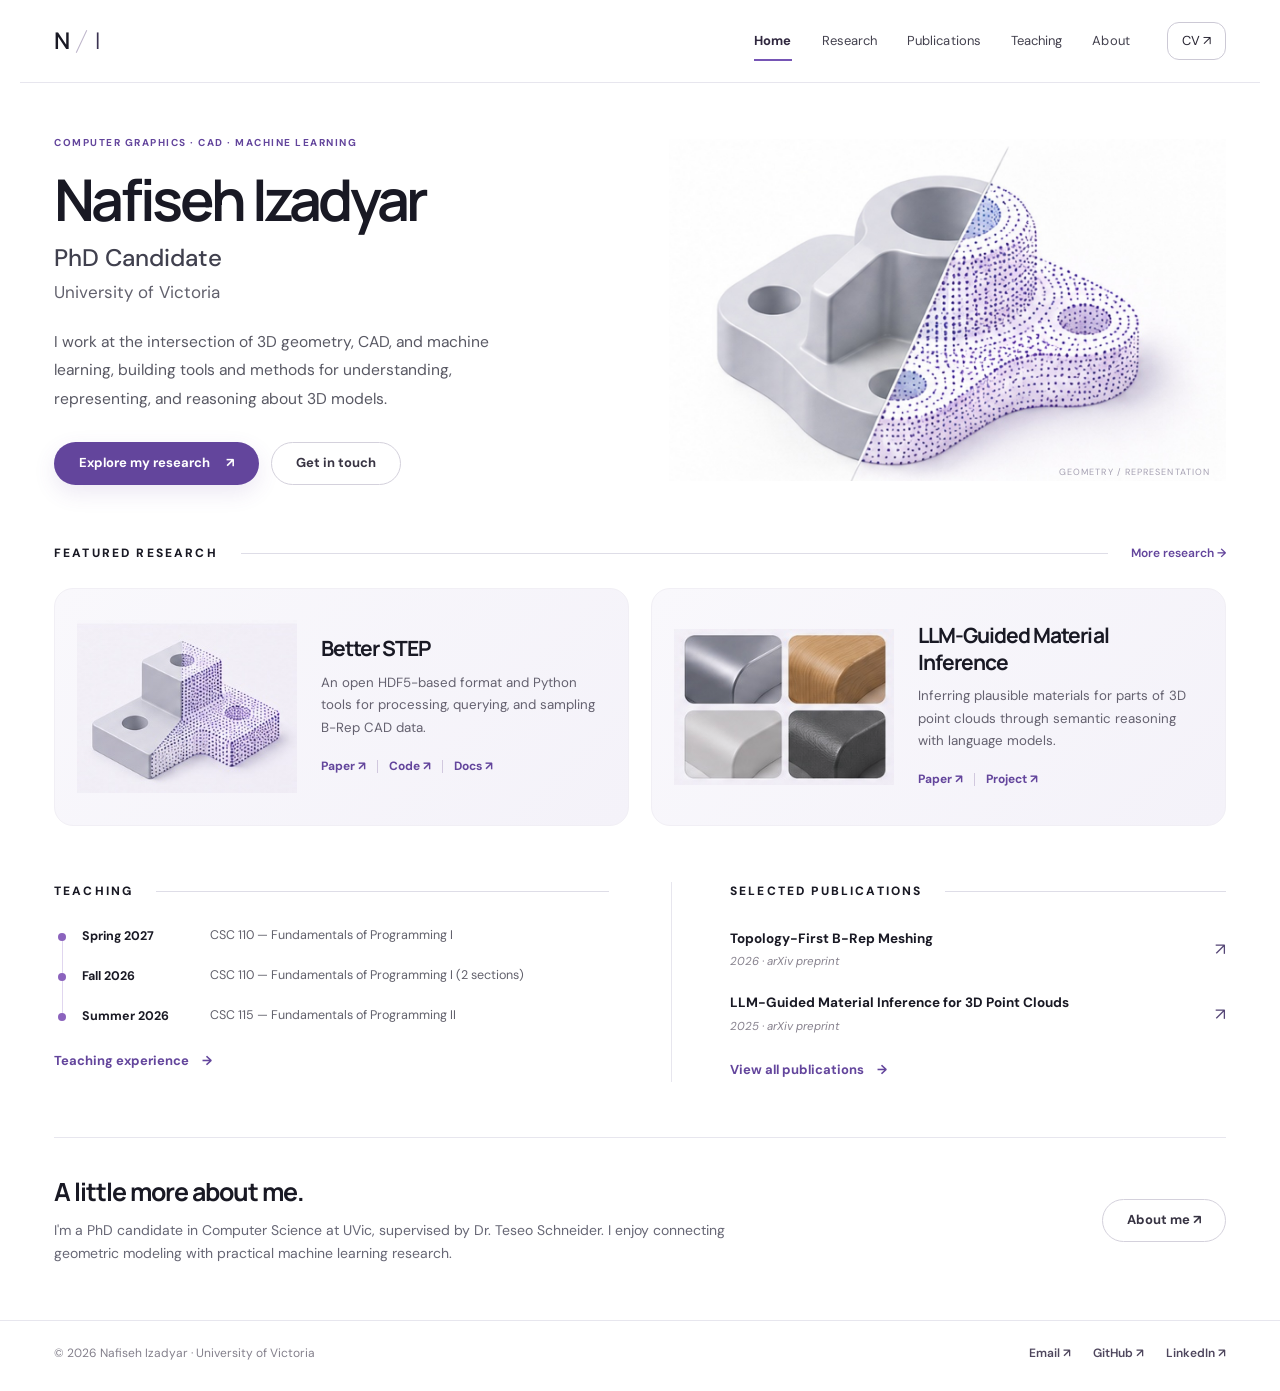
==== commit cbfd6c20: "update" ====
--- a/index.html
+++ b/index.html
@@ -1,4 +1,4 @@
-<!DOCTYPE html><html lang="en"><head><meta charset="UTF-8"/><meta name="viewport" content="width=device-width,initial-scale=1"/><meta name="theme-color" content="#ffffff"/><meta name="description" content="PhD candidate and Sessional Lecturer at the University of Victoria. Research in computer graphics, CAD, B-Reps and machine learning."/><meta property="og:type" content="website"/><meta property="og:title" content="Home"/><meta property="og:description" content="PhD candidate and Sessional Lecturer at the University of Victoria. Research in computer graphics, CAD, B-Reps and machine learning."/><title>Home — Nafiseh Izadyar</title><link rel="icon" href="assets/favicon.svg" type="image/svg+xml"/><link rel="stylesheet" href="assets/style.css"/></head><body><a class="skip" href="#main">Skip to content</a><header class="site-header"><div class="wrap header-inner"><a class="logo" href="index.html" aria-label="Nafiseh Izadyar — homepage"><span>N</span><span class="slash"></span><span class="logo-i">I</span></a><button class="menu-toggle" type="button" aria-label="Toggle navigation" aria-expanded="false" aria-controls="site-nav">☰</button><nav class="nav" id="site-nav" aria-label="Main navigation"><a href="index.html" class=active aria-current=page>Home</a><a href="research.html" >Research</a><a href="publications.html" >Publications</a><a href="teaching.html" >Teaching</a><a href="about.html" >About</a><a class="nav-cv" href="NafisehIzadyar.pdf" target="_blank" rel="noopener noreferrer">CV ↗</a></nav></div></header><main id="main"><div class="wrap"><section class="hero" aria-labelledby="hero-title"><div class="hero-text"><div class="eyebrow">Computer Graphics · CAD · Machine Learning</div><h1 id="hero-title">Nafiseh Izadyar</h1><div class="role">PhD Candidate &amp; Sessional Lecturer</div><p class="affiliation">University of Victoria</p><p class="summary">I work at the intersection of 3D geometry, CAD, and machine learning—building tools and methods for understanding, representing, and reasoning about 3D models.</p><div class="hero-actions"><a class="btn btn-primary" href="research.html">Explore my research <span aria-hidden="true">↗</span></a><a class="btn btn-secondary" href="mailto:nizadyar@uvic.ca">Get in touch</a></div></div><div class="hero-art"><img src="assets/hero-geometry.jpg" alt="Conceptual rendering of a CAD component transitioning into a purple point cloud" fetchpriority="high"/><span class="art-caption">Geometry / Representation</span></div></section>
+<!DOCTYPE html><html lang="en"><head><meta charset="UTF-8"/><meta name="viewport" content="width=device-width,initial-scale=1"/><meta name="theme-color" content="#ffffff"/><meta name="description" content="PhD candidate and Sessional Lecturer at the University of Victoria. Research in computer graphics, CAD, B-Reps and machine learning."/><meta property="og:type" content="website"/><meta property="og:title" content="Home"/><meta property="og:description" content="PhD candidate and Sessional Lecturer at the University of Victoria. Research in computer graphics, CAD, B-Reps and machine learning."/><title>Home</title><link rel="icon" href="assets/favicon.svg" type="image/svg+xml"/><link rel="stylesheet" href="assets/style.css"/></head><body><a class="skip" href="#main">Skip to content</a><header class="site-header"><div class="wrap header-inner"><a class="logo" href="index.html" aria-label="Nafiseh Izadyar — homepage"><span>N</span><span class="slash"></span><span class="logo-i">I</span></a><button class="menu-toggle" type="button" aria-label="Toggle navigation" aria-expanded="false" aria-controls="site-nav">☰</button><nav class="nav" id="site-nav" aria-label="Main navigation"><a href="index.html" class=active aria-current=page>Home</a><a href="research.html" >Research</a><a href="publications.html" >Publications</a><a href="teaching.html" >Teaching</a><a href="about.html" >About</a><a class="nav-cv" href="NafisehIzadyar.pdf" target="_blank" rel="noopener noreferrer">CV ↗</a></nav></div></header><main id="main"><div class="wrap"><section class="hero" aria-labelledby="hero-title"><div class="hero-text"><div class="eyebrow">Computer Graphics · CAD · Machine Learning</div><h1 id="hero-title">Nafiseh Izadyar</h1><div class="role">PhD Candidate</div><p class="affiliation">University of Victoria</p><p class="summary">I work at the intersection of 3D geometry, CAD, and machine learning, building tools and methods for understanding, representing, and reasoning about 3D models.</p><div class="hero-actions"><a class="btn btn-primary" href="research.html">Explore my research <span aria-hidden="true">↗</span></a><a class="btn btn-secondary" href="mailto:nizadyar@uvic.ca">Get in touch</a></div></div><div class="hero-art"><img src="assets/hero-geometry.jpg" alt="Conceptual rendering of a CAD component transitioning into a purple point cloud" fetchpriority="high"/><span class="art-caption">Geometry / Representation</span></div></section>
 <section class="section" aria-labelledby="featured-title"><div class="section-head"><h2>FEATURED RESEARCH</h2><span class="rule"></span><a class=view-all href=research.html>More research →</a></div><div class="project-grid"><article class="project-card"><div class="project-art"><img src="assets/better-step-illustration.jpg" alt="Technical illustration of a CAD shape and point-cloud sampling" loading="lazy"/></div><div class="project-copy"><h3>Better STEP</h3><p>An open HDF5-based format and Python tools for processing, querying, and sampling B-Rep CAD data.</p><div class="link-row"><a href="https://arxiv.org/abs/2506.05417" target="_blank" rel="noopener noreferrer">Paper ↗</a><span class="sep"></span><a href="https://github.com/better-step/abs" target="_blank" rel="noopener noreferrer">Code ↗</a><span class="sep"></span><a href="https://better-step.github.io/" target="_blank" rel="noopener noreferrer">Docs ↗</a></div></div></article><article class="project-card"><div class="project-art materials"><img src="assets/material-illustration.jpg" alt="Conceptual close-ups of surface appearances and material types" loading="lazy"/></div><div class="project-copy"><h3>LLM-Guided Material Inference</h3><p>Inferring plausible materials for parts of 3D point clouds through semantic reasoning with language models.</p><div class="link-row"><a href="https://arxiv.org/abs/2512.03237" target="_blank" rel="noopener noreferrer">Paper ↗</a><span class="sep"></span><a href="research.html#material-inference">Project ↗</a></div></div></article></div></section>
 <div class="two-cols"><section class="lower-panel" aria-labelledby="teaching-title"><div class="section-head"><h2>TEACHING</h2><span class="rule"></span></div><div class="teaching-list"><div class="teach-row"><span class="teach-dot"></span><span class="teach-term">Spring 2027</span><span class="teach-desc">CSC 110 — Fundamentals of Programming I</span></div><div class="teach-row"><span class="teach-dot"></span><span class="teach-term">Fall 2026</span><span class="teach-desc">CSC 110 — Fundamentals of Programming I <span>(2 sections)</span></span></div><div class="teach-row"><span class="teach-dot"></span><span class="teach-term">Summer 2026</span><span class="teach-desc">CSC 115 — Fundamentals of Programming II</span></div></div><a class="inline-more" href="teaching.html">Teaching experience <span aria-hidden="true">→</span></a></section><section class="lower-panel" aria-labelledby="publications-title"><div class="section-head"><h2>SELECTED PUBLICATIONS</h2><span class="rule"></span></div><div class="pub-preview"><a href="https://arxiv.org/abs/2604.02141" target="_blank" rel="noopener noreferrer"><span><strong>Topology-First B-Rep Meshing</strong><small>2026 · arXiv preprint</small></span><span class="arrow" aria-hidden="true">↗</span></a><a href="https://arxiv.org/abs/2512.03237" target="_blank" rel="noopener noreferrer"><span><strong>LLM-Guided Material Inference for 3D Point Clouds</strong><small>2025 · arXiv preprint</small></span><span class="arrow" aria-hidden="true">↗</span></a></div><a class="inline-more" href="publications.html">View all publications <span aria-hidden="true">→</span></a></section></div>
-<section class="about-strip"><div><h2>A little more about me.</h2><p>I'm a PhD candidate in Computer Science at UVic, supervised by Professor Teseo Schneider. I enjoy connecting geometric modeling with practical machine learning research, and teaching programming to the next generation of computer scientists.</p></div><a class="btn btn-secondary" href="about.html">About me ↗</a></section></div></main><footer class="site-footer"><div class="wrap footer-inner"><span>© <span id="current-year">2026</span> Nafiseh Izadyar · University of Victoria</span><div class="footer-links"><a href="mailto:nizadyar@uvic.ca">Email ↗</a><a href="https://github.com/Nafiseh-Izadyar" target="_blank" rel="noopener noreferrer">GitHub ↗</a><a href="https://www.linkedin.com/in/nafiseh-izadyar/" target="_blank" rel="noopener noreferrer">LinkedIn ↗</a></div></div></footer><script src="assets/main.js" defer></script><script>document.getElementById('current-year').textContent=new Date().getFullYear()</script></body></html>+<section class="about-strip"><div><h2>A little more about me.</h2><p>I'm a PhD candidate in Computer Science at UVic, supervised by Dr. Teseo Schneider. I enjoy connecting geometric modeling with practical machine learning research.</p></div><a class="btn btn-secondary" href="about.html">About me ↗</a></section></div></main><footer class="site-footer"><div class="wrap footer-inner"><span>© <span id="current-year">2026</span> Nafiseh Izadyar · University of Victoria</span><div class="footer-links"><a href="mailto:nizadyar@uvic.ca">Email ↗</a><a href="https://github.com/Nafiseh-Izadyar" target="_blank" rel="noopener noreferrer">GitHub ↗</a><a href="https://www.linkedin.com/in/nafiseh-izadyar/" target="_blank" rel="noopener noreferrer">LinkedIn ↗</a></div></div></footer><script src="assets/main.js" defer></script><script>document.getElementById('current-year').textContent=new Date().getFullYear()</script></body></html>
